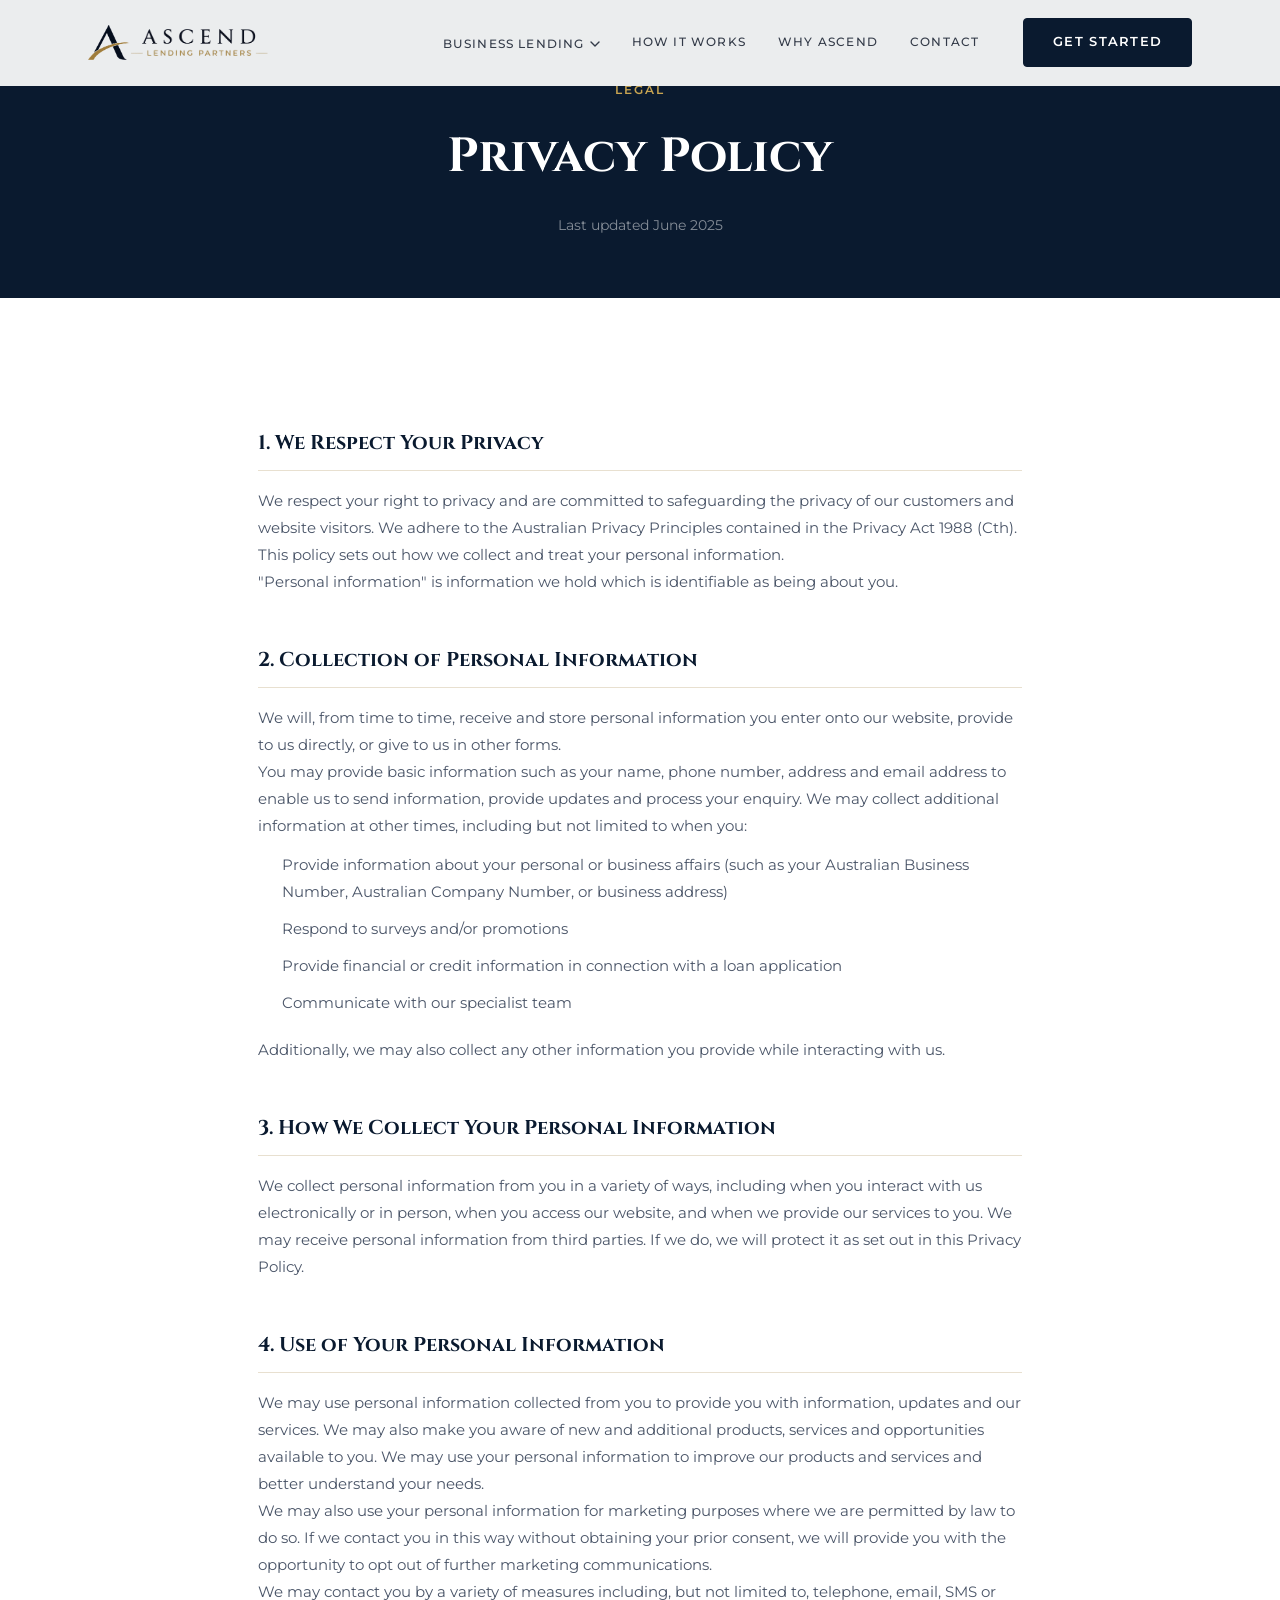
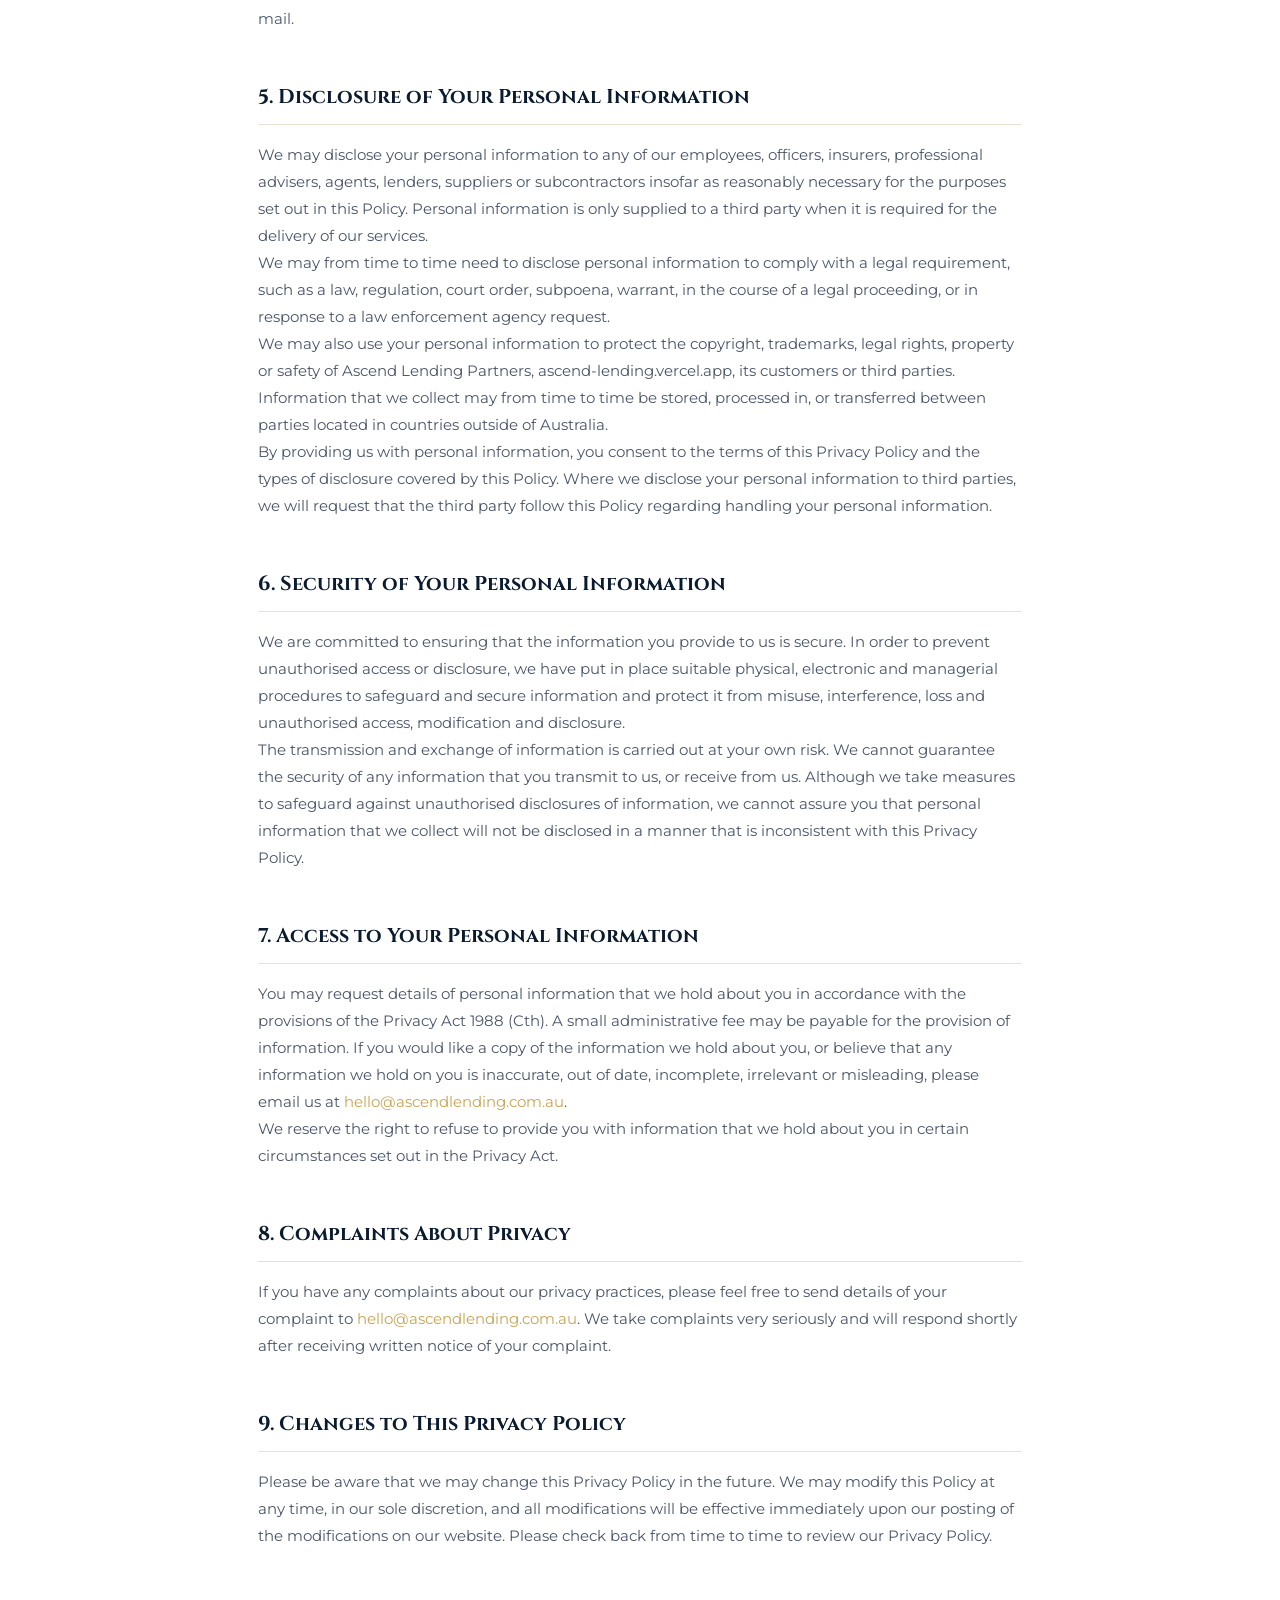
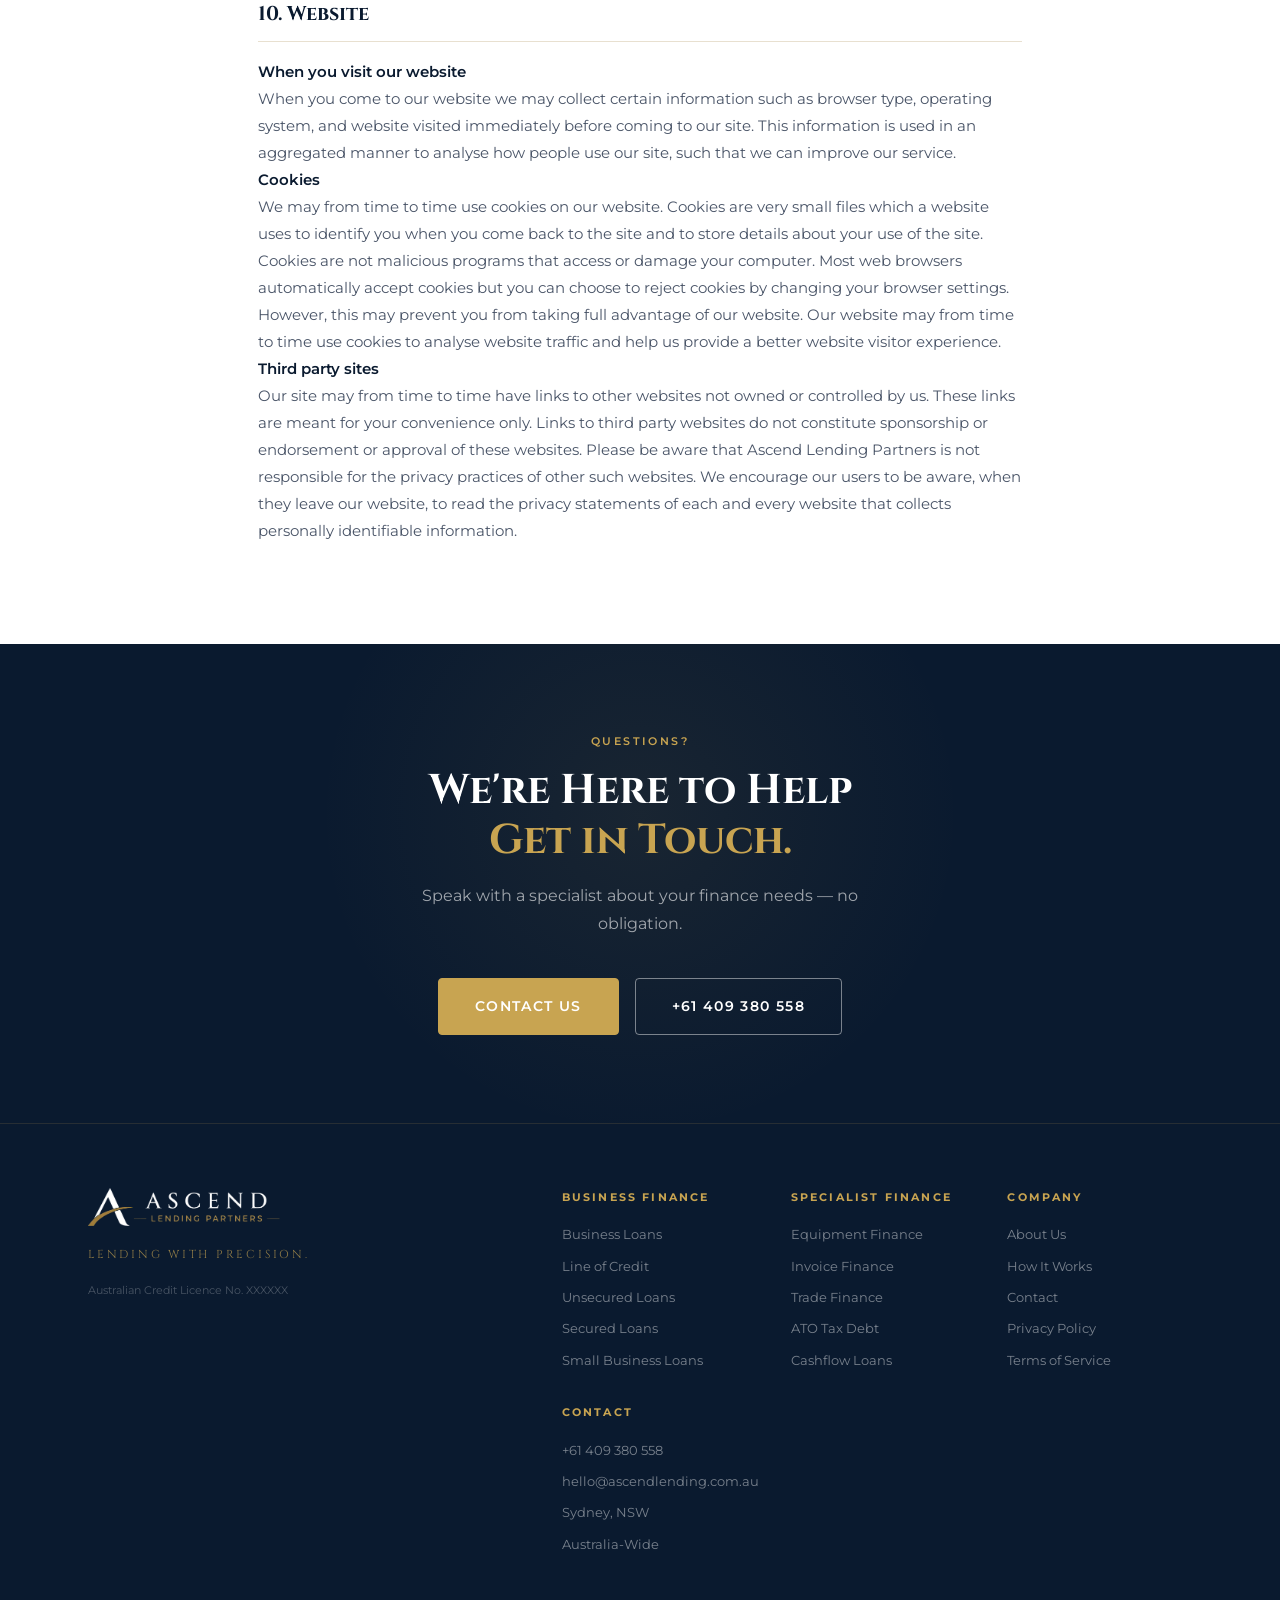
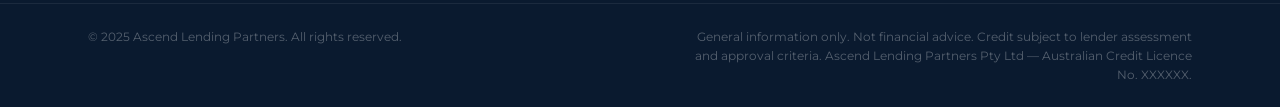
==== privacy-policy.html @ 8074f0d3 "Add files via upload" ====
<!doctype html>
<html lang="en">
<head>
  <meta charset="UTF-8" />
  <meta name="viewport" content="width=device-width, initial-scale=1.0" />
  <meta name="description" content="Privacy Policy for Ascend Lending Partners. Learn how we collect, use and protect your personal information in accordance with Australian Privacy Principles." />
  <title>Privacy Policy | Ascend Lending Partners</title>
  <style>body{opacity:0;transition:opacity 0.2s}body.loaded{opacity:1}</style>
  <link rel="preconnect" href="https://fonts.googleapis.com" />
  <link rel="preconnect" href="https://fonts.gstatic.com" crossorigin />
  <link href="https://fonts.googleapis.com/css2?family=Cinzel:wght@400;600;700&family=Montserrat:wght@300;400;500;600;700&display=swap" rel="stylesheet" />
  <link rel="stylesheet" href="styles.css" />
  <link rel="stylesheet" href="product-pages.css" />
  <style>
    .legal-page {
      padding: 80px 0 100px;
      background: #fff;
    }
    .legal-page .container {
      max-width: 860px;
    }
    .legal-hero {
      background: var(--navy, #0d1b2e);
      padding: 80px 0 60px;
      text-align: center;
    }
    .legal-hero__eyebrow {
      font-family: 'Montserrat', sans-serif;
      font-size: 0.75rem;
      font-weight: 600;
      letter-spacing: 0.18em;
      text-transform: uppercase;
      color: var(--gold, #c9a84c);
      margin-bottom: 16px;
    }
    .legal-hero h1 {
      font-family: 'Cinzel', serif;
      font-size: clamp(2rem, 4vw, 3rem);
      color: #fff;
      margin: 0 0 16px;
    }
    .legal-hero__date {
      font-family: 'Montserrat', sans-serif;
      font-size: 0.875rem;
      color: rgba(255,255,255,0.5);
    }
    .legal-content h2 {
      font-family: 'Cinzel', serif;
      font-size: 1.25rem;
      color: var(--navy, #0d1b2e);
      margin: 48px 0 16px;
      padding-bottom: 10px;
      border-bottom: 1px solid #e8e0d0;
    }
    .legal-content p,
    .legal-content li {
      font-family: 'Montserrat', sans-serif;
      font-size: 0.9375rem;
      line-height: 1.8;
      color: #4a5568;
    }
    .legal-content ul {
      padding-left: 1.5rem;
      margin: 12px 0 20px;
    }
    .legal-content ul li {
      margin-bottom: 10px;
    }
    .legal-content strong {
      color: var(--navy, #0d1b2e);
      font-weight: 600;
    }
    .legal-content a {
      color: var(--gold, #c9a84c);
      text-decoration: none;
    }
    .legal-content a:hover {
      text-decoration: underline;
    }
  </style>
</head>
<body>
  <div id="navbar-placeholder"></div>

  <!-- HERO -->
  <section class="legal-hero">
    <div class="container">
      <p class="legal-hero__eyebrow">Legal</p>
      <h1>Privacy Policy</h1>
      <p class="legal-hero__date">Last updated June 2025</p>
    </div>
  </section>

  <!-- CONTENT -->
  <section class="legal-page">
    <div class="container">
      <div class="legal-content">

        <h2>1. We Respect Your Privacy</h2>
        <p>We respect your right to privacy and are committed to safeguarding the privacy of our customers and website visitors. We adhere to the Australian Privacy Principles contained in the Privacy Act 1988 (Cth). This policy sets out how we collect and treat your personal information.</p>
        <p>"Personal information" is information we hold which is identifiable as being about you.</p>

        <h2>2. Collection of Personal Information</h2>
        <p>We will, from time to time, receive and store personal information you enter onto our website, provide to us directly, or give to us in other forms.</p>
        <p>You may provide basic information such as your name, phone number, address and email address to enable us to send information, provide updates and process your enquiry. We may collect additional information at other times, including but not limited to when you:</p>
        <ul>
          <li>Provide information about your personal or business affairs (such as your Australian Business Number, Australian Company Number, or business address)</li>
          <li>Respond to surveys and/or promotions</li>
          <li>Provide financial or credit information in connection with a loan application</li>
          <li>Communicate with our specialist team</li>
        </ul>
        <p>Additionally, we may also collect any other information you provide while interacting with us.</p>

        <h2>3. How We Collect Your Personal Information</h2>
        <p>We collect personal information from you in a variety of ways, including when you interact with us electronically or in person, when you access our website, and when we provide our services to you. We may receive personal information from third parties. If we do, we will protect it as set out in this Privacy Policy.</p>

        <h2>4. Use of Your Personal Information</h2>
        <p>We may use personal information collected from you to provide you with information, updates and our services. We may also make you aware of new and additional products, services and opportunities available to you. We may use your personal information to improve our products and services and better understand your needs.</p>
        <p>We may also use your personal information for marketing purposes where we are permitted by law to do so. If we contact you in this way without obtaining your prior consent, we will provide you with the opportunity to opt out of further marketing communications.</p>
        <p>We may contact you by a variety of measures including, but not limited to, telephone, email, SMS or mail.</p>

        <h2>5. Disclosure of Your Personal Information</h2>
        <p>We may disclose your personal information to any of our employees, officers, insurers, professional advisers, agents, lenders, suppliers or subcontractors insofar as reasonably necessary for the purposes set out in this Policy. Personal information is only supplied to a third party when it is required for the delivery of our services.</p>
        <p>We may from time to time need to disclose personal information to comply with a legal requirement, such as a law, regulation, court order, subpoena, warrant, in the course of a legal proceeding, or in response to a law enforcement agency request.</p>
        <p>We may also use your personal information to protect the copyright, trademarks, legal rights, property or safety of Ascend Lending Partners, ascend-lending.vercel.app, its customers or third parties.</p>
        <p>Information that we collect may from time to time be stored, processed in, or transferred between parties located in countries outside of Australia.</p>
        <p>By providing us with personal information, you consent to the terms of this Privacy Policy and the types of disclosure covered by this Policy. Where we disclose your personal information to third parties, we will request that the third party follow this Policy regarding handling your personal information.</p>

        <h2>6. Security of Your Personal Information</h2>
        <p>We are committed to ensuring that the information you provide to us is secure. In order to prevent unauthorised access or disclosure, we have put in place suitable physical, electronic and managerial procedures to safeguard and secure information and protect it from misuse, interference, loss and unauthorised access, modification and disclosure.</p>
        <p>The transmission and exchange of information is carried out at your own risk. We cannot guarantee the security of any information that you transmit to us, or receive from us. Although we take measures to safeguard against unauthorised disclosures of information, we cannot assure you that personal information that we collect will not be disclosed in a manner that is inconsistent with this Privacy Policy.</p>

        <h2>7. Access to Your Personal Information</h2>
        <p>You may request details of personal information that we hold about you in accordance with the provisions of the Privacy Act 1988 (Cth). A small administrative fee may be payable for the provision of information. If you would like a copy of the information we hold about you, or believe that any information we hold on you is inaccurate, out of date, incomplete, irrelevant or misleading, please email us at <a href="mailto:hello@ascendlending.com.au">hello@ascendlending.com.au</a>.</p>
        <p>We reserve the right to refuse to provide you with information that we hold about you in certain circumstances set out in the Privacy Act.</p>

        <h2>8. Complaints About Privacy</h2>
        <p>If you have any complaints about our privacy practices, please feel free to send details of your complaint to <a href="mailto:hello@ascendlending.com.au">hello@ascendlending.com.au</a>. We take complaints very seriously and will respond shortly after receiving written notice of your complaint.</p>

        <h2>9. Changes to This Privacy Policy</h2>
        <p>Please be aware that we may change this Privacy Policy in the future. We may modify this Policy at any time, in our sole discretion, and all modifications will be effective immediately upon our posting of the modifications on our website. Please check back from time to time to review our Privacy Policy.</p>

        <h2>10. Website</h2>
        <p><strong>When you visit our website</strong></p>
        <p>When you come to our website we may collect certain information such as browser type, operating system, and website visited immediately before coming to our site. This information is used in an aggregated manner to analyse how people use our site, such that we can improve our service.</p>
        <p><strong>Cookies</strong></p>
        <p>We may from time to time use cookies on our website. Cookies are very small files which a website uses to identify you when you come back to the site and to store details about your use of the site. Cookies are not malicious programs that access or damage your computer. Most web browsers automatically accept cookies but you can choose to reject cookies by changing your browser settings. However, this may prevent you from taking full advantage of our website. Our website may from time to time use cookies to analyse website traffic and help us provide a better website visitor experience.</p>
        <p><strong>Third party sites</strong></p>
        <p>Our site may from time to time have links to other websites not owned or controlled by us. These links are meant for your convenience only. Links to third party websites do not constitute sponsorship or endorsement or approval of these websites. Please be aware that Ascend Lending Partners is not responsible for the privacy practices of other such websites. We encourage our users to be aware, when they leave our website, to read the privacy statements of each and every website that collects personally identifiable information.</p>

      </div>
    </div>
  </section>

  <!-- CTA -->
  <section class="prod-cta">
    <div class="container">
      <p class="prod-cta__eyebrow">Questions?</p>
      <h2>We're Here to Help<br /><span class="text-gold">Get in Touch.</span></h2>
      <p class="prod-cta__sub">Speak with a specialist about your finance needs — no obligation.</p>
      <div class="prod-cta__actions">
        <a href="index.html#contact" class="btn btn--gold btn--lg">Contact Us</a>
        <a href="tel:+61409380558" class="btn btn--outline-light btn--lg">+61 409 380 558</a>
      </div>
    </div>
  </section>

  <div id="footer-placeholder"></div>
  <script src="components.js"></script>
</body>
</html>
---- styles.css ----
/* ══════════════════════════════════════════════════════════════
   ASCEND LENDING PARTNERS — styles.css  (Light Theme Redesign)
   Gold #C8A451 · Navy #0A1A2F · Charcoal #333B48
   Steel Grey #6C727F · Light Grey #E7E9EC · Off White #F7F8FA
   Fonts: Cinzel (headings) · Montserrat (body)
══════════════════════════════════════════════════════════════ */

/* ── Variables ─────────────────────────────────────────────── */
:root {
    --gold: #c8a451;
    --gold-light: #d9b96a;
    --gold-dark: #a07c2e;
    --gold-dim: rgba(200, 164, 81, 0.1);
    --gold-border: rgba(200, 164, 81, 0.3);

    --navy: #0a1a2f;
    --navy-mid: #0d2040;
    --charcoal: #333b48;
    --steel: #6c727f;
    --light-grey: #e7e9ec;
    --off-white: #f7f8fa;
    --white: #ffffff;

    --text-primary: #0a1a2f;
    --text-secondary: #333b48;
    --text-muted: #6c727f;
    --text-light: #9aa0ab;

    --font-heading: "Cinzel", "Trajan Pro", Georgia, serif;
    --font-body: "Montserrat", "Inter", system-ui, sans-serif;

    --max-w: 1200px;
    --px: clamp(1.5rem, 5vw, 3rem);
    --radius-sm: 4px;
    --radius: 8px;
    --radius-lg: 12px;

    --transition: 0.28s cubic-bezier(0.4, 0, 0.2, 1);

    --shadow-xs: 0 1px 3px rgba(0, 0, 0, 0.06);
    --shadow-sm: 0 2px 8px rgba(0, 0, 0, 0.07), 0 1px 2px rgba(0, 0, 0, 0.04);
    --shadow-md: 0 4px 16px rgba(0, 0, 0, 0.08), 0 1px 4px rgba(0, 0, 0, 0.04);
    --shadow-lg: 0 8px 32px rgba(0, 0, 0, 0.1), 0 2px 8px rgba(0, 0, 0, 0.05);
}

/* ── Reset & Base ───────────────────────────────────────────── */
*,
*::before,
*::after {
    box-sizing: border-box;
    margin: 0;
    padding: 0;
}

html {
    scroll-behavior: smooth;
    -webkit-text-size-adjust: 100%;
}

body {
    font-family: var(--font-body);
    background-color: var(--white);
    color: var(--text-secondary);
    font-size: 1rem;
    line-height: 1.7;
    -webkit-font-smoothing: antialiased;
    overflow-x: hidden;
}

img,
svg {
    display: block;
    max-width: 100%;
}
a {
    color: inherit;
    text-decoration: none;
}
ul {
    list-style: none;
}
button {
    cursor: pointer;
    border: none;
    background: none;
    font: inherit;
}

/* ── Container ──────────────────────────────────────────────── */
.container {
    width: 100%;
    max-width: var(--max-w);
    margin: 0 auto;
    padding: 0 var(--px);
}

/* ── Utilities ──────────────────────────────────────────────── */
.text-gold {
    color: var(--gold);
}
.text-navy {
    color: var(--navy);
}

.gold-line {
    display: inline-block;
    width: 36px;
    height: 1px;
    background: var(--gold);
    vertical-align: middle;
    margin: 0 0.6rem;
    opacity: 0.7;
}

/* ── Buttons ────────────────────────────────────────────────── */
.btn {
    display: inline-flex;
    align-items: center;
    justify-content: center;
    gap: 0.5rem;
    padding: 0.8rem 1.8rem;
    border-radius: var(--radius-sm);
    font-family: var(--font-body);
    font-size: 0.8rem;
    font-weight: 600;
    letter-spacing: 0.1em;
    text-transform: uppercase;
    transition: var(--transition);
    white-space: nowrap;
    cursor: pointer;
}

/* Primary gold button */
.btn--gold {
    background: var(--gold);
    color: var(--white);
    border: 1.5px solid var(--gold);
}
.btn--gold:hover {
    background: var(--gold-dark);
    border-color: var(--gold-dark);
    transform: translateY(-1px);
    box-shadow: var(--shadow-md);
}
.btn--gold:active {
    transform: translateY(0);
}

/* Gold button with dark navy text — for use on dark backgrounds */
.btn--gold-dark {
    background: var(--gold);
    color: var(--navy);
    border: 1.5px solid var(--gold);
    font-weight: 700;
}
.btn--gold-dark:hover {
    background: var(--gold-light);
    border-color: var(--gold-light);
    color: var(--navy);
    transform: translateY(-1px);
    box-shadow: var(--shadow-md);
}
.btn--gold-dark:active {
    transform: translateY(0);
}

/* Primary navy button */
.btn--navy {
    background: var(--navy);
    color: var(--white);
    border: 1.5px solid var(--navy);
}
.btn--navy:hover {
    background: var(--navy-mid);
    border-color: var(--navy-mid);
    transform: translateY(-1px);
    box-shadow: var(--shadow-md);
}
.btn--navy:active {
    transform: translateY(0);
}

/* Outline button — navy */
.btn--outline {
    background: transparent;
    color: var(--navy);
    border: 1.5px solid var(--navy);
}
.btn--outline:hover {
    background: var(--navy);
    color: var(--white);
}

/* Outline gold */
.btn--outline-gold {
    background: transparent;
    color: var(--gold);
    border: 1.5px solid var(--gold-border);
}
.btn--outline-gold:hover {
    background: var(--gold-dim);
    border-color: var(--gold);
}

/* Outline light — for use on dark backgrounds */
.btn--outline-light {
    background: transparent;
    color: var(--white);
    border: 1.5px solid rgba(255, 255, 255, 0.45);
}
.btn--outline-light:hover {
    background: rgba(255, 255, 255, 0.08);
    border-color: rgba(255, 255, 255, 0.75);
}

.btn--lg {
    padding: 1rem 2.25rem;
    font-size: 0.85rem;
}
.btn--sm {
    padding: 0.65rem 1.5rem;
    font-size: 0.78rem;
}
.btn--full {
    width: 100%;
}

/* ── Section shared ─────────────────────────────────────────── */
.section-header {
    text-align: center;
    margin-bottom: 3.5rem;
}

.section-eyebrow {
    font-family: var(--font-body);
    font-size: 0.7rem;
    font-weight: 600;
    letter-spacing: 0.22em;
    text-transform: uppercase;
    color: var(--gold);
    margin-bottom: 0.75rem;
}

.section-title {
    font-family: var(--font-heading);
    font-size: clamp(1.8rem, 3.5vw, 2.6rem);
    font-weight: 700;
    color: var(--navy);
    line-height: 1.2;
    margin-bottom: 1rem;
}

.section-sub {
    font-size: 1rem;
    color: var(--steel);
    max-width: 540px;
    margin: 0 auto;
    line-height: 1.8;
}

/* Gold rule divider under section titles */
.section-rule {
    display: block;
    width: 40px;
    height: 2px;
    background: var(--gold);
    margin: 1rem auto 0;
    opacity: 0.7;
}

/* ── Scroll-reveal ──────────────────────────────────────────── */
.solution-card,
.process__step,
.why-card,
.trust-stat,
.contact__detail {
    opacity: 0;
    transform: translateY(24px);
    transition:
        opacity 0.55s ease,
        transform 0.55s ease;
}

.solution-card.is-visible,
.process__step.is-visible,
.why-card.is-visible,
.trust-stat.is-visible,
.contact__detail.is-visible {
    opacity: 1;
    transform: translateY(0);
}

/* ════════════════════════════════════════════════════════════
   NAVBAR
════════════════════════════════════════════════════════════ */
.navbar {
    position: fixed;
    top: 0;
    left: 0;
    right: 0;
    z-index: 1000;
    padding: 1.1rem 0;
    background: rgba(255, 255, 255, 0.92);
    backdrop-filter: blur(10px);
    -webkit-backdrop-filter: blur(10px);
    border-bottom: 1px solid transparent;
    transition:
        border-color var(--transition),
        box-shadow var(--transition),
        padding var(--transition);
}

.navbar--scrolled {
    border-bottom-color: var(--light-grey);
    box-shadow: var(--shadow-sm);
    padding: 0.75rem 0;
}

.navbar__inner {
    display: flex;
    align-items: center;
    gap: 2rem;
}

/* ── Logo ── */
.navbar__logo {
    display: flex;
    align-items: center;
    text-decoration: none;
    flex-shrink: 0;
}

/* The actual supplied logo image */
.navbar__logo-img {
    display: block;
    height: 48px;
    width: auto;
    max-width: 180px;
    object-fit: contain;
}

/* ── Nav links ── */
.navbar__nav {
    display: flex;
    align-items: center;
    gap: 2rem;
    margin-left: auto;
}

.navbar__nav a {
    font-size: 0.75rem;
    font-weight: 500;
    letter-spacing: 0.1em;
    text-transform: uppercase;
    color: var(--charcoal);
    transition: color var(--transition);
    position: relative;
}

.navbar__nav a::after {
    content: "";
    position: absolute;
    bottom: -3px;
    left: 0;
    width: 0;
    height: 1.5px;
    background: var(--gold);
    transition: width var(--transition);
}

.navbar__nav a:hover {
    color: var(--navy);
}
.navbar__nav a:hover::after {
    width: 100%;
}

.navbar__cta {
    margin-left: 0.75rem;
}

/* ── Hamburger ── */
.navbar__hamburger {
    display: none;
    flex-direction: column;
    gap: 5px;
    margin-left: auto;
    padding: 4px;
}

.navbar__hamburger span {
    display: block;
    width: 22px;
    height: 1.5px;
    background: var(--navy);
    border-radius: 2px;
    transition: var(--transition);
    transform-origin: center;
}

.navbar__hamburger.is-open span:nth-child(1) {
    transform: translateY(6.5px) rotate(45deg);
}
.navbar__hamburger.is-open span:nth-child(2) {
    opacity: 0;
    transform: scaleX(0);
}
.navbar__hamburger.is-open span:nth-child(3) {
    transform: translateY(-6.5px) rotate(-45deg);
}

/* ── Mobile menu ── */
.navbar__mobile-menu {
    display: none;
    flex-direction: column;
    background: transparent;
    border-top: 1px solid transparent;
    padding: 0 var(--px);
    max-height: 0;
    overflow: hidden;
    transition:
        max-height 0.4s ease,
        padding 0.4s ease,
        border-color 0.4s ease;
}

.navbar__mobile-menu.is-open {
    max-height: 400px;
    padding: 1rem var(--px) 1.5rem;
    border-top-color: var(--light-grey);
    margin-top: 0.75rem;
}

.mobile-link {
    display: block;
    padding: 0.85rem 0;
    font-size: 0.85rem;
    font-weight: 500;
    letter-spacing: 0.1em;
    text-transform: uppercase;
    color: var(--charcoal);
    border-bottom: 1px solid var(--light-grey);
    transition: color var(--transition);
}

.mobile-link:hover {
    color: var(--gold);
}
.mobile-cta {
    margin-top: 1.25rem;
    text-align: center;
}

/* ════════════════════════════════════════════════════════════
   MEGA MENU
════════════════════════════════════════════════════════════ */

/* Trigger button inside desktop nav */
.navbar__mega-wrapper {
    position: static; /* panel positions off .navbar */
}
.navbar__mega-trigger {
    display: inline-flex;
    align-items: center;
    gap: 0.3rem;
    font-size: 0.75rem;
    font-weight: 500;
    letter-spacing: 0.1em;
    text-transform: uppercase;
    color: var(--charcoal);
    background: none;
    border: none;
    padding: 0;
    font-family: inherit;
    cursor: pointer;
    position: relative;
    transition: color var(--transition);
}
.navbar__mega-trigger::after {
    content: "";
    position: absolute;
    bottom: -3px;
    left: 0;
    width: 0;
    height: 1.5px;
    background: var(--gold);
    transition: width var(--transition);
}
.navbar__mega-trigger:hover,
.navbar__mega-trigger[aria-expanded="true"] {
    color: var(--navy);
}
.navbar__mega-trigger:hover::after,
.navbar__mega-trigger[aria-expanded="true"]::after {
    width: 100%;
}

.navbar__mega-chevron {
    width: 10px;
    height: 6px;
    flex-shrink: 0;
    transition: transform var(--transition);
}
.navbar__mega-trigger[aria-expanded="true"] .navbar__mega-chevron {
    transform: rotate(180deg);
}

/* Dropdown panel — sibling of .navbar__inner, child of .navbar */
.navbar__mega {
    position: absolute;
    top: 100%;
    left: 0;
    right: 0;
    background: var(--white);
    border-top: 1px solid var(--light-grey);
    border-bottom: 1px solid var(--light-grey);
    box-shadow:
        0 12px 32px rgba(0, 0, 0, 0.08),
        0 2px 8px rgba(0, 0, 0, 0.04);
    padding: 1.75rem 0 2rem;
    opacity: 0;
    visibility: hidden;
    transform: translateY(-6px);
    transition:
        opacity 0.22s ease,
        transform 0.22s ease,
        visibility 0s linear 0.22s;
    z-index: 999;
    pointer-events: none;
}
.navbar__mega.is-open {
    opacity: 1;
    visibility: visible;
    transform: translateY(0);
    pointer-events: all;
    transition:
        opacity 0.22s ease,
        transform 0.22s ease,
        visibility 0s linear 0s;
}

.navbar__mega-inner {
    display: grid;
    grid-template-columns: repeat(3, 1fr) 220px;
    gap: 0;
}
.navbar__mega-col {
    padding: 0 2rem;
    border-right: 1px solid var(--light-grey);
}
.navbar__mega-col:last-child {
    border-right: none;
}
.navbar__mega-col-title {
    font-size: 0.62rem;
    font-weight: 700;
    letter-spacing: 0.16em;
    text-transform: uppercase;
    color: var(--gold);
    margin-bottom: 0.9rem;
    padding-bottom: 0.6rem;
    border-bottom: 1px solid var(--light-grey);
}
.navbar__mega-col a:not(.btn) {
    display: block;
    font-size: 0.8rem;
    font-weight: 500;
    color: var(--charcoal);
    padding: 0.32rem 0;
    letter-spacing: 0.02em;
    transition:
        color var(--transition),
        padding-left var(--transition);
    text-decoration: none;
}
.navbar__mega-col a:not(.btn):hover {
    color: var(--gold);
    padding-left: 4px;
}
.navbar__mega-cta-wrap {
    display: flex;
    flex-direction: column;
    gap: 0.75rem;
    justify-content: flex-end;
    height: 100%;
    padding-top: 0.5rem;
}
.navbar__mega-cta-wrap p {
    font-size: 0.8rem;
    color: var(--steel);
    line-height: 1.6;
}
.navbar__mega-cta-wrap .btn {
    align-self: flex-start;
}

/* Mobile mega — hidden on mobile, accordion instead */
@media (max-width: 768px) {
    .navbar__mega {
        display: none;
    }
    .navbar__mega-wrapper {
        display: contents;
    }
    .navbar__mega-trigger {
        display: none;
    }
}

/* ── Mobile Accordion (Business Lending) ────────────────────── */
.mobile-accordion__trigger {
    display: flex;
    align-items: center;
    justify-content: space-between;
    width: 100%;
    padding: 0.85rem 0;
    font-size: 0.85rem;
    font-weight: 500;
    letter-spacing: 0.1em;
    text-transform: uppercase;
    color: var(--charcoal);
    background: none;
    border: none;
    border-bottom: 1px solid var(--light-grey);
    font-family: inherit;
    cursor: pointer;
    transition: color var(--transition);
}
.mobile-accordion__trigger.is-open {
    color: var(--gold);
    border-bottom-color: transparent;
}
.mobile-accordion__chevron {
    width: 12px;
    height: 7px;
    flex-shrink: 0;
    transition: transform var(--transition);
}
.mobile-accordion__trigger.is-open .mobile-accordion__chevron {
    transform: rotate(180deg);
}
.mobile-accordion__panel {
    max-height: 0;
    overflow: hidden;
    transition: max-height 0.4s ease;
}
.mobile-accordion__panel.is-open {
    max-height: 1200px;
}
.mobile-accordion__grid {
    display: grid;
    grid-template-columns: 1fr 1fr;
    gap: 1.25rem;
    padding: 1rem 0.25rem 1.25rem;
}
.mobile-accordion__col-title {
    font-size: 0.6rem;
    font-weight: 700;
    letter-spacing: 0.14em;
    text-transform: uppercase;
    color: var(--gold);
    margin-bottom: 0.5rem;
}
.mobile-sub-link {
    display: block;
    padding: 0.3rem 0;
    font-size: 0.8rem;
    color: var(--charcoal);
    transition: color var(--transition);
    text-decoration: none;
}
.mobile-sub-link:hover {
    color: var(--gold);
}

/* ════════════════════════════════════════════════════════════
   HERO
════════════════════════════════════════════════════════════ */
.hero {
    position: relative;
    min-height: 0;
    display: flex;
    align-items: center;
    background: url("images/hero-bg.webp") center / cover no-repeat var(--navy);
    overflow: hidden;
    padding: 5.5rem 0 1.5rem;
    padding-top: 6.5rem;
}

/* Dark overlay so text stays readable over the photo */
.hero::before {
    content: "";
    position: absolute;
    inset: 0;
    background: rgba(10, 26, 47, 0.68);
    z-index: 0;
}

/* Subtle architectural line texture */
.hero__bg-grid {
    display: none;
}
.hero__bg-grid--unused {
    position: absolute;
    inset: 0;
    background-image:
        linear-gradient(rgba(200, 164, 81, 0.06) 1px, transparent 1px),
        linear-gradient(90deg, rgba(200, 164, 81, 0.06) 1px, transparent 1px);
    background-size: 72px 72px;
    mask-image: radial-gradient(
        ellipse 70% 70% at 60% 50%,
        black 30%,
        transparent 80%
    );
    pointer-events: none;
}

/* Soft right-side wash */
.hero__glow {
    display: none;
}

.hero__glow--left {
    width: 500px;
    height: 500px;
    top: 0;
    left: -100px;
    background: radial-gradient(
        circle,
        rgba(200, 164, 81, 0.05) 0%,
        transparent 65%
    );
    border-radius: 50%;
}

.hero__glow--right {
    width: 600px;
    height: 600px;
    top: -80px;
    right: -120px;
    background: radial-gradient(
        circle,
        rgba(10, 26, 47, 0.04) 0%,
        transparent 65%
    );
    border-radius: 50%;
}

.hero__inner {
    position: relative;
    z-index: 1;
    display: grid;
    grid-template-columns: 1fr 1fr;
    gap: 5rem;
    align-items: center;
    padding-top: 1.5rem;
    padding-bottom: 2.5rem;
}

.hero__eyebrow {
    display: flex;
    align-items: center;
    font-size: 0.68rem;
    font-weight: 600;
    letter-spacing: 0.24em;
    text-transform: uppercase;
    color: var(--gold);
    margin-bottom: 1.1rem;
}

.hero__headline {
    font-family: var(--font-heading);
    font-size: clamp(2rem, 4vw, 3.2rem);
    font-weight: 700;
    color: var(--white);
    line-height: 1.12;
    letter-spacing: 0.01em;
    margin-bottom: 1.5rem;
}

.hero__sub {
    font-size: 1rem;
    color: rgba(255, 255, 255, 0.78);
    max-width: 460px;
    line-height: 1.85;
    margin-bottom: 2.5rem;
}

.hero__actions {
    display: flex;
    gap: 1rem;
    flex-wrap: wrap;
}

/* Hero reassurances — 3-point trust strip below CTA buttons */
.hero__reassurances {
    list-style: none;
    padding: 0;
    margin: 1.5rem 0 0;
    display: flex;
    flex-wrap: wrap;
    gap: 0.6rem 1.6rem;
    align-items: center;
}
.hero__reassurances li {
    display: flex;
    align-items: center;
    gap: 0.45rem;
    font-size: 0.8rem;
    font-weight: 500;
    color: rgba(255, 255, 255, 0.78);
    letter-spacing: 0.02em;
    white-space: nowrap;
}
.hero__reassurances svg {
    width: 16px;
    height: 16px;
    flex-shrink: 0;
}

/* Hero visual — floating stat cards */
.hero__visual {
    position: relative;
    height: 420px;
}

.hero__card {
    position: absolute;
    background: var(--white);
    border: 1px solid var(--light-grey);
    border-radius: var(--radius-lg);
    padding: 1.25rem 1.5rem;
    display: flex;
    flex-direction: column;
    gap: 0.2rem;
    box-shadow: var(--shadow-md);
    animation: floatCard 7s ease-in-out infinite;
}

.hero__card--1 {
    top: 30px;
    right: 20px;
    animation-delay: 0s;
}
.hero__card--2 {
    top: 170px;
    left: 10px;
    animation-delay: 2.3s;
}
.hero__card--3 {
    bottom: 60px;
    right: 30px;
    animation-delay: 4.6s;
}

@keyframes floatCard {
    0%,
    100% {
        transform: translateY(0);
    }
    50% {
        transform: translateY(-8px);
    }
}

.hero__card-label {
    font-size: 0.65rem;
    font-weight: 600;
    letter-spacing: 0.16em;
    text-transform: uppercase;
    color: var(--steel);
}

.hero__card-value {
    font-family: var(--font-heading);
    font-size: 1.55rem;
    font-weight: 700;
    color: var(--navy);
    line-height: 1;
}

.hero__card-value span {
    color: var(--gold);
}

/* Decorative emblem */
.hero__emblem {
    position: absolute;
    bottom: 20px;
    left: 50%;
    transform: translateX(-50%);
    width: 160px;
    height: auto;
    opacity: 0.18;
    animation: floatCard 9s ease-in-out infinite;
    animation-delay: 1.5s;
}

.hero__emblem img {
    width: 100%;
    height: auto;
    display: block;
}

/* Scroll indicator */
.hero__scroll-indicator {
    position: absolute;
    bottom: 2rem;
    left: 50%;
    transform: translateX(-50%);
    z-index: 1;
}

.hero__scroll-indicator span {
    display: block;
    width: 1px;
    height: 44px;
    background: linear-gradient(to bottom, var(--gold), transparent);
    animation: scrollPulse 2.2s ease-in-out infinite;
    opacity: 0.6;
}

@keyframes scrollPulse {
    0%,
    100% {
        opacity: 0.4;
        transform: scaleY(1);
    }
    50% {
        opacity: 0.8;
        transform: scaleY(0.7);
    }
}

/* ════════════════════════════════════════════════════════════
   TRUST BAR
════════════════════════════════════════════════════════════ */
.trust-bar {
    background: var(--white);
    border-top: 1px solid var(--light-grey);
    border-bottom: 1px solid var(--light-grey);
    padding: 2.25rem 0;
}

.trust-bar__inner {
    display: flex;
    align-items: center;
    justify-content: space-between;
    flex-wrap: wrap;
    gap: 1.5rem;
}

.trust-stat {
    display: flex;
    flex-direction: column;
    align-items: center;
    text-align: center;
    gap: 0.2rem;
    flex: 1;
    min-width: 120px;
}

.trust-stat__value {
    font-family: var(--font-heading);
    font-size: clamp(1.3rem, 2vw, 1.75rem);
    font-weight: 700;
    color: var(--navy);
    line-height: 1;
}

.trust-stat__value span {
    color: var(--gold);
}

.trust-stat__label {
    font-size: 0.68rem;
    font-weight: 500;
    letter-spacing: 0.14em;
    text-transform: uppercase;
    color: var(--steel);
    margin-top: 2px;
}

.trust-bar__divider {
    width: 1px;
    height: 36px;
    background: var(--light-grey);
    flex-shrink: 0;
}

/* ════════════════════════════════════════════════════════════
   LENDING SOLUTIONS
════════════════════════════════════════════════════════════ */
.solutions {
    padding: 6rem 0;
    background: var(--off-white);
}

.solutions__grid {
    display: grid;
    grid-template-columns: repeat(3, 1fr);
    gap: 1.5rem;
    align-items: start;
}

.solution-card {
    background: var(--white);
    border: 1px solid var(--light-grey);
    border-radius: var(--radius-lg);
    padding: 2.25rem 2rem;
    position: relative;
    overflow: hidden;
    transition:
        transform var(--transition),
        box-shadow var(--transition),
        border-color var(--transition);
    display: flex;
    flex-direction: column;
    gap: 1rem;
}

.solution-card:hover {
    transform: translateY(-4px);
    box-shadow: var(--shadow-lg);
    border-color: var(--gold-border);
}

.solution-card--featured {
    border-color: var(--gold-border);
    box-shadow: var(--shadow-md);
}

/* Card photography — full-bleed top image via wrapper */
/* Wrapper takes the negative margins; img fills 100% of wrapper */
.card-img-wrap {
    overflow: hidden;
    flex-shrink: 0;
}
.card-img-wrap--solution {
    margin: -2.25rem -2rem 1.75rem;
    border-radius: var(--radius-lg) var(--radius-lg) 0 0;
}
.card-img-wrap--wwh {
    margin: -2rem -1.75rem 1.25rem;
    border-radius: var(--radius-lg) var(--radius-lg) 0 0;
}
.card-img-wrap--result {
    margin: -2rem -2rem 1.25rem;
    border-radius: var(--radius-lg) var(--radius-lg) 0 0;
}
.solution-card__img,
.wwh-card__img,
.result-card__img {
    display: block;
    width: 100%;
    object-fit: cover;
    object-position: center top;
}
.solution-card__img {
    aspect-ratio: 3 / 2;
}
.wwh-card__img {
    aspect-ratio: 4 / 3;
}
.result-card__img {
    aspect-ratio: 16 / 9;
}

.solution-card__badge {
    position: absolute;
    top: -12px;
    left: 50%;
    transform: translateX(-50%);
    background: var(--gold);
    color: var(--white);
    font-size: 0.62rem;
    font-weight: 700;
    letter-spacing: 0.16em;
    text-transform: uppercase;
    padding: 0.28rem 1rem;
    border-radius: 20px;
    white-space: nowrap;
}

.solution-card__icon {
    width: 48px;
    height: 48px;
    background: var(--gold-dim);
    border-radius: var(--radius-sm);
    display: flex;
    align-items: center;
    justify-content: center;
    padding: 10px;
    flex-shrink: 0;
}

.solution-card__icon svg {
    width: 100%;
    height: 100%;
}

.solution-card__title {
    font-family: var(--font-heading);
    font-size: 1.05rem;
    font-weight: 600;
    color: var(--navy);
    letter-spacing: 0.03em;
}

.solution-card__desc {
    font-size: 0.88rem;
    color: var(--steel);
    line-height: 1.78;
}

.solution-card__list {
    display: flex;
    flex-direction: column;
    gap: 0.45rem;
    flex: 1;
}

.solution-card__list li {
    font-size: 0.83rem;
    color: var(--charcoal);
    padding-left: 1rem;
    position: relative;
}

.solution-card__list li::before {
    content: "";
    position: absolute;
    left: 0;
    top: 0.57em;
    width: 4px;
    height: 4px;
    background: var(--gold);
    border-radius: 50%;
}

.solution-card__link {
    font-size: 0.75rem;
    font-weight: 600;
    letter-spacing: 0.1em;
    text-transform: uppercase;
    color: var(--gold);
    display: inline-flex;
    align-items: center;
    gap: 0.35rem;
    margin-top: 0.5rem;
    transition:
        gap var(--transition),
        color var(--transition);
}

.solution-card__link:hover {
    gap: 0.6rem;
    color: var(--gold-dark);
}

/* ════════════════════════════════════════════════════════════
   PROCESS
════════════════════════════════════════════════════════════ */
.process {
    padding: 6rem 0;
    background: var(--navy);
}

/* Scoped text overrides for dark background */
.process .section-title {
    color: var(--white);
}
.process .section-sub {
    color: rgba(255, 255, 255, 0.72);
}

.process__steps {
    display: flex;
    align-items: flex-start;
    gap: 0;
}

.process__step {
    flex: 1;
    display: flex;
    flex-direction: column;
    align-items: center;
    text-align: center;
    gap: 1rem;
    padding: 0 0.75rem;
}

.process__step-icon {
    width: 82px;
    height: 82px;
    background: transparent;
    border: 2px solid var(--gold);
    border-radius: 50%;
    display: flex;
    align-items: center;
    justify-content: center;
    padding: 18px;
    flex-shrink: 0;
    transition:
        background var(--transition),
        box-shadow var(--transition);
}

.process__step:hover .process__step-icon {
    background: rgba(200, 164, 81, 0.08);
    box-shadow: 0 0 0 6px rgba(200, 164, 81, 0.06);
}

.process__step-icon svg {
    width: 100%;
    height: 100%;
}

.process__step-title {
    font-family: var(--font-body);
    font-size: 0.72rem;
    font-weight: 700;
    color: var(--gold);
    letter-spacing: 0.13em;
    text-transform: uppercase;
}

.process__step-desc {
    font-size: 0.84rem;
    color: rgba(255, 255, 255, 0.75);
    line-height: 1.7;
    max-width: 165px;
}

.process__connector {
    flex-shrink: 0;
    color: var(--gold);
    font-size: 2.4rem;
    line-height: 1;
    margin-top: 22px; /* vertically aligns arrow with icon centre */
    padding: 0 0.25rem;
}

/* ════════════════════════════════════════════════════════════
   WHY ASCEND
════════════════════════════════════════════════════════════ */
.why-ascend {
    position: relative;
    padding: 6rem 0;
    background: var(--off-white);
}

.why-ascend__bg {
    display: none;
} /* removed heavy gradients */

.why-ascend__inner {
    display: grid;
    grid-template-columns: 1fr 1fr;
    gap: 5rem;
    align-items: start;
}

.why-ascend__left {
    display: flex;
    flex-direction: column;
    gap: 1.5rem;
    position: sticky;
    top: 110px;
}

.why-ascend__body {
    font-size: 0.98rem;
    color: var(--steel);
    line-height: 1.88;
}

.why-ascend__right {
    display: flex;
    flex-direction: column;
    gap: 1rem;
}

.why-card {
    display: flex;
    gap: 1.25rem;
    align-items: flex-start;
    background: var(--white);
    border: 1px solid var(--light-grey);
    border-left: 2.5px solid var(--gold-border);
    border-radius: var(--radius);
    padding: 1.4rem 1.5rem;
    transition:
        border-left-color var(--transition),
        box-shadow var(--transition);
}

.why-card:hover {
    border-left-color: var(--gold);
    box-shadow: var(--shadow-md);
}

.why-card__icon {
    width: 40px;
    height: 40px;
    flex-shrink: 0;
    background: var(--gold-dim);
    border-radius: var(--radius-sm);
    display: flex;
    align-items: center;
    justify-content: center;
    padding: 8px;
}

.why-card__icon svg {
    width: 100%;
    height: 100%;
}

.why-card__title {
    font-family: var(--font-heading);
    font-size: 0.88rem;
    font-weight: 600;
    color: var(--navy);
    margin-bottom: 0.3rem;
    letter-spacing: 0.03em;
}

.why-card__desc {
    font-size: 0.84rem;
    color: var(--steel);
    line-height: 1.72;
}

/* ════════════════════════════════════════════════════════════
   CTA BANNER  (intentional dark section)
════════════════════════════════════════════════════════════ */
.cta-banner {
    position: relative;
    padding: 5rem 0;
    background: var(--navy);
    overflow: hidden;
}

/* Subtle texture on dark section */
.cta-banner::before {
    content: "";
    position: absolute;
    inset: 0;
    background-image:
        linear-gradient(rgba(200, 164, 81, 0.04) 1px, transparent 1px),
        linear-gradient(90deg, rgba(200, 164, 81, 0.04) 1px, transparent 1px);
    background-size: 60px 60px;
    pointer-events: none;
}

.cta-banner__glow {
    display: none;
}

.cta-banner__inner {
    position: relative;
    display: flex;
    align-items: center;
    justify-content: space-between;
    gap: 3rem;
    flex-wrap: wrap;
}

.cta-banner__eyebrow {
    font-size: 0.68rem;
    font-weight: 600;
    letter-spacing: 0.22em;
    text-transform: uppercase;
    color: var(--gold);
    margin-bottom: 0.65rem;
}

.cta-banner__title {
    font-family: var(--font-heading);
    font-size: clamp(1.6rem, 3vw, 2.2rem);
    font-weight: 700;
    color: var(--white);
    line-height: 1.22;
    margin-bottom: 0.65rem;
}

.cta-banner__sub {
    font-size: 0.92rem;
    color: rgba(255, 255, 255, 0.62);
    max-width: 420px;
    line-height: 1.75;
}

.cta-banner__actions {
    display: flex;
    gap: 1rem;
    flex-shrink: 0;
    flex-wrap: wrap;
}

/* ════════════════════════════════════════════════════════════
   CONTACT / LEAD FORM
════════════════════════════════════════════════════════════ */
.contact {
    padding: 6rem 0;
    background: var(--white);
}

.contact__inner {
    display: grid;
    grid-template-columns: 1fr 1.45fr;
    gap: 5rem;
    align-items: start;
}

.contact__left {
    display: flex;
    flex-direction: column;
    gap: 1.25rem;
    position: sticky;
    top: 110px;
}

.contact__body {
    font-size: 0.97rem;
    color: var(--steel);
    line-height: 1.82;
}

.contact__details {
    display: flex;
    flex-direction: column;
    gap: 0.9rem;
    margin-top: 0.5rem;
}

.contact__detail {
    display: flex;
    align-items: center;
    gap: 0.8rem;
    font-size: 0.88rem;
    color: var(--charcoal);
}

.contact__detail svg {
    width: 18px;
    height: 18px;
    flex-shrink: 0;
}

/* ── Form card ── */
.contact-form {
    display: flex;
    flex-direction: column;
    gap: 1.25rem;
    background: var(--off-white);
    border: 1px solid var(--light-grey);
    border-radius: var(--radius-lg);
    padding: 2.5rem;
}

.form-row {
    display: grid;
    grid-template-columns: 1fr 1fr;
    gap: 1.1rem;
}

.form-group {
    display: flex;
    flex-direction: column;
    gap: 0.4rem;
}

.form-group label {
    font-size: 0.72rem;
    font-weight: 600;
    letter-spacing: 0.1em;
    text-transform: uppercase;
    color: var(--charcoal);
}

.required {
    color: var(--gold);
}

.form-group input,
.form-group select,
.form-group textarea {
    width: 100%;
    background: var(--white);
    border: 1px solid var(--light-grey);
    border-radius: var(--radius-sm);
    color: var(--navy);
    font-family: var(--font-body);
    font-size: 0.88rem;
    padding: 0.72rem 0.9rem;
    outline: none;
    transition:
        border-color var(--transition),
        box-shadow var(--transition);
    -webkit-appearance: none;
}

.form-group select {
    background-image: url("data:image/svg+xml,%3Csvg xmlns='http://www.w3.org/2000/svg' viewBox='0 0 16 16'%3E%3Cpath fill='%236C727F' d='M8 11L3 6h10z'/%3E%3C/svg%3E");
    background-repeat: no-repeat;
    background-position: right 0.75rem center;
    background-size: 11px;
    padding-right: 2rem;
    cursor: pointer;
    background-color: var(--white);
}

.form-group textarea {
    resize: vertical;
    min-height: 110px;
}

.form-group input::placeholder,
.form-group textarea::placeholder {
    color: var(--text-light);
}

.form-group input:focus,
.form-group select:focus,
.form-group textarea:focus {
    border-color: var(--gold);
    box-shadow: 0 0 0 3px rgba(200, 164, 81, 0.1);
}

.form-group input.is-invalid,
.form-group select.is-invalid {
    border-color: #e05252;
    box-shadow: 0 0 0 3px rgba(224, 82, 82, 0.08);
}

.form-error {
    font-size: 0.72rem;
    color: #c94a4a;
    min-height: 1em;
}

.form-disclaimer {
    font-size: 0.72rem;
    color: var(--text-light);
    line-height: 1.6;
    text-align: center;
}

/* Spinner */
.btn-loading {
    align-items: center;
    gap: 0.5rem;
}

.spinner {
    width: 16px;
    height: 16px;
    animation: spin 0.8s linear infinite;
}

@keyframes spin {
    to {
        transform: rotate(360deg);
    }
}

/* Success */
.form-success {
    align-items: center;
    gap: 1rem;
    background: rgba(200, 164, 81, 0.07);
    border: 1px solid var(--gold-border);
    border-radius: var(--radius);
    padding: 1.25rem 1.5rem;
    color: var(--charcoal);
}

.form-success svg {
    width: 26px;
    height: 26px;
    flex-shrink: 0;
}

.form-success strong {
    display: block;
    color: var(--gold-dark);
    font-size: 0.88rem;
    font-weight: 700;
    letter-spacing: 0.04em;
    margin-bottom: 0.2rem;
}

.form-success p {
    font-size: 0.84rem;
    color: var(--steel);
}

/* ════════════════════════════════════════════════════════════
   WHO WE HELP
════════════════════════════════════════════════════════════ */
.who-we-help {
    padding: 6rem 0;
    background: var(--off-white);
}
.wwh__grid {
    display: grid;
    grid-template-columns: repeat(4, 1fr);
    gap: 1.25rem;
}
.wwh-card {
    background: var(--white);
    border: 1px solid var(--light-grey);
    border-radius: var(--radius-lg);
    padding: 2rem 1.75rem;
    display: flex;
    flex-direction: column;
    overflow: hidden;
    transition:
        transform var(--transition),
        box-shadow var(--transition),
        border-color var(--transition);
}
.wwh-card:hover {
    transform: translateY(-3px);
    box-shadow: var(--shadow-md);
    border-color: var(--gold-border);
}
.wwh-card__icon {
    width: 44px;
    height: 44px;
    background: var(--gold-dim);
    border-radius: var(--radius-sm);
    display: flex;
    align-items: center;
    justify-content: center;
    margin-bottom: 1.25rem;
    flex-shrink: 0;
}
.wwh-card__icon svg {
    width: 22px;
    height: 22px;
}
.wwh-card__title {
    font-family: var(--font-heading);
    font-size: 0.88rem;
    font-weight: 600;
    color: var(--navy);
    letter-spacing: 0.03em;
    margin-bottom: 0.6rem;
}
.wwh-card__desc {
    font-size: 0.82rem;
    color: var(--steel);
    line-height: 1.72;
    flex: 1;
}
.wwh-card__tag {
    display: inline-block;
    margin-top: 1rem;
    font-size: 0.62rem;
    font-weight: 700;
    letter-spacing: 0.12em;
    text-transform: uppercase;
    color: var(--gold-dark);
    background: var(--gold-dim);
    padding: 0.28rem 0.65rem;
    border-radius: 2px;
}

/* ════════════════════════════════════════════════════════════
   RESULTS
════════════════════════════════════════════════════════════ */
.results {
    padding: 6rem 0;
    background: var(--white);
}
.results__grid {
    display: grid;
    grid-template-columns: repeat(3, 1fr);
    gap: 1.5rem;
}
.result-card {
    border: 1px solid var(--light-grey);
    border-radius: var(--radius-lg);
    padding: 2rem;
    position: relative;
    display: flex;
    flex-direction: column;
    transition:
        transform var(--transition),
        box-shadow var(--transition);
    overflow: hidden;
}
/* Push the gold top-border below the image */
.result-card::before {
    display: none;
}
.result-card__img + .result-card__type {
    padding-top: 0.25rem;
}
.result-card::before {
    content: "";
    position: absolute;
    top: 0;
    left: 0;
    right: 0;
    height: 3px;
    background: var(--gold);
}
.result-card:hover {
    transform: translateY(-3px);
    box-shadow: var(--shadow-md);
}
.result-card__type {
    font-size: 0.62rem;
    font-weight: 700;
    letter-spacing: 0.16em;
    text-transform: uppercase;
    color: var(--gold);
    margin-bottom: 0.75rem;
}
.result-card__amount {
    font-family: var(--font-heading);
    font-size: 2.1rem;
    font-weight: 700;
    color: var(--navy);
    line-height: 1;
    margin-bottom: 0.3rem;
}
.result-card__meta {
    font-size: 0.78rem;
    color: var(--steel);
    margin-bottom: 1.25rem;
}
.result-card__outcome {
    font-size: 0.83rem;
    color: var(--charcoal);
    line-height: 1.7;
    border-top: 1px solid var(--light-grey);
    padding-top: 1rem;
    flex: 1;
}
.result-card__badge {
    display: inline-block;
    background: var(--gold-dim);
    color: var(--gold-dark);
    font-size: 0.62rem;
    font-weight: 700;
    letter-spacing: 0.1em;
    text-transform: uppercase;
    padding: 0.3rem 0.7rem;
    border-radius: 2px;
    margin-top: 1rem;
}

/* ════════════════════════════════════════════════════════════
   FAQ — HOMEPAGE
════════════════════════════════════════════════════════════ */
.faq-section {
    padding: 6rem 0;
    background: var(--off-white);
}
.faq-list {
    max-width: 760px;
    margin: 0 auto;
}
.faq-list .faq-item {
    border-bottom: 1px solid var(--light-grey);
    opacity: 0;
    transform: translateY(16px);
    transition:
        opacity 0.5s ease,
        transform 0.5s ease;
}
.faq-list .faq-item.is-visible {
    opacity: 1;
    transform: translateY(0);
}
.faq-list .faq-question {
    display: flex;
    align-items: center;
    justify-content: space-between;
    width: 100%;
    padding: 1.35rem 20px;
    font-family: var(--font-body);
    font-size: 0.92rem;
    font-weight: 600;
    color: var(--navy);
    letter-spacing: 0.01em;
    text-align: left;
    cursor: pointer;
    gap: 1rem;
    background: none;
    border: none;
}
.faq-list .faq-question::after {
    content: "";
    flex-shrink: 0;
    width: 20px;
    height: 20px;
    background: url("data:image/svg+xml,%3Csvg viewBox='0 0 20 20' fill='none' xmlns='http://www.w3.org/2000/svg'%3E%3Cpath d='M5 7.5l5 5 5-5' stroke='%23C8A451' stroke-width='1.6' stroke-linecap='round' stroke-linejoin='round'/%3E%3C/svg%3E")
        center/contain no-repeat;
    transition: transform var(--transition);
}
.faq-list .faq-item.is-open .faq-question::after {
    transform: rotate(180deg);
}
.faq-list .faq-answer {
    max-height: 0;
    overflow: hidden;
    transition: max-height 0.35s ease;
}
.faq-list .faq-item.is-open .faq-answer {
    max-height: 2000px;
}
.faq-list .faq-answer p {
    font-size: 0.88rem;
    color: var(--steel);
    line-height: 1.8;
    padding-bottom: 1.4rem;
}

/* Responsive */
@media (max-width: 1024px) {
    .wwh__grid {
        grid-template-columns: repeat(2, 1fr);
    }
    .results__grid {
        grid-template-columns: repeat(3, 1fr);
    }
}
@media (max-width: 768px) {
    .wwh__grid {
        grid-template-columns: repeat(2, 1fr);
    }
    .results__grid {
        grid-template-columns: 1fr;
        max-width: 420px;
        margin: 0 auto;
    }
}
@media (max-width: 480px) {
    .wwh__grid {
        grid-template-columns: 1fr;
    }
}

/* ════════════════════════════════════════════════════════════
   FOOTER
════════════════════════════════════════════════════════════ */
.footer {
    background: var(--navy);
    border-top: 1px solid rgba(200, 164, 81, 0.15);
}

.footer__inner {
    display: grid;
    grid-template-columns: 1.3fr 2fr;
    gap: 4rem;
    padding-top: 4rem;
    padding-bottom: 3rem;
}

.footer__brand {
    display: flex;
    flex-direction: column;
    gap: 0.8rem;
}

.footer__logo {
    display: inline-flex;
    margin-bottom: 0.4rem;
}

.footer__logo-img {
    height: 48px;
    width: auto;
    object-fit: contain;
}

.footer__tagline {
    font-family: var(--font-heading);
    font-size: 0.72rem;
    font-weight: 400;
    letter-spacing: 0.24em;
    text-transform: uppercase;
    color: var(--gold);
    opacity: 0.7;
}

.footer__credit-rep {
    font-size: 0.7rem;
    color: rgba(255, 255, 255, 0.25);
    line-height: 1.6;
    margin-top: 0.25rem;
}

.footer__links {
    display: grid;
    grid-template-columns: repeat(3, 1fr);
    gap: 2rem;
}

.footer__col {
    display: flex;
    flex-direction: column;
    gap: 0.55rem;
}

.footer__col-title {
    font-size: 0.68rem;
    font-weight: 700;
    letter-spacing: 0.2em;
    text-transform: uppercase;
    color: var(--gold);
    margin-bottom: 0.5rem;
}

.footer__col a,
.footer__col span {
    font-size: 0.83rem;
    color: rgba(255, 255, 255, 0.45);
    transition: color var(--transition);
}

.footer__col a:hover {
    color: var(--white);
}

.footer__bottom {
    border-top: 1px solid rgba(255, 255, 255, 0.07);
    padding: 1.4rem 0;
}

.footer__bottom-inner {
    display: flex;
    align-items: flex-start;
    justify-content: space-between;
    gap: 2rem;
    flex-wrap: wrap;
}

.footer__bottom p {
    font-size: 0.75rem;
    color: rgba(255, 255, 255, 0.3);
}

.footer__disclaimer {
    max-width: 520px;
    text-align: right;
    line-height: 1.6;
}

/* ════════════════════════════════════════════════════════════
   RESPONSIVE
════════════════════════════════════════════════════════════ */

/* Tablet ≤ 1024px */
@media (max-width: 1024px) {
    .hero__inner {
        grid-template-columns: 1fr;
        text-align: center;
        gap: 3rem;
    }

    .hero__eyebrow {
        justify-content: center;
    }
    .hero__sub {
        margin: 0 auto 2.5rem;
    }
    .hero__actions {
        justify-content: center;
    }
    .hero__reassurances {
        justify-content: center;
    }

    .hero__visual {
        display: flex;
        align-items: center;
        justify-content: center;
        gap: 1.25rem;
        height: auto;
        flex-wrap: wrap;
        order: -1;
    }

    .hero__card {
        position: static;
        animation: none;
        flex: 1;
        min-width: 130px;
        max-width: 155px;
    }

    .hero__emblem {
        display: none;
    }

    .solutions__grid {
        grid-template-columns: 1fr;
        max-width: 480px;
        margin: 0 auto;
    }

    .why-ascend__inner {
        grid-template-columns: 1fr;
        gap: 2.5rem;
    }

    .why-ascend__left {
        position: static;
    }

    .contact__inner {
        grid-template-columns: 1fr;
        gap: 2.5rem;
    }

    .contact__left {
        position: static;
    }

    .cta-banner__inner {
        flex-direction: column;
        text-align: center;
    }

    .cta-banner__sub {
        margin: 0 auto;
    }
    .cta-banner__actions {
        justify-content: center;
    }

    .footer__inner {
        grid-template-columns: 1fr;
        gap: 2.5rem;
    }

    .process__steps {
        display: grid;
        grid-template-columns: 1fr 1fr;
        gap: 2.5rem 1rem;
        max-width: 560px;
        margin: 0 auto;
    }

    .process__connector {
        display: none;
    }
}

/* Mobile ≤ 768px */
@media (max-width: 768px) {
    .navbar__nav,
    .navbar__cta {
        display: none;
    }
    .navbar__hamburger {
        display: flex;
    }
    .navbar__mobile-menu {
        display: flex;
    }

    .hero {
        padding-top: 68px;
        background-image: url("images/hero-bg-mobile.webp");
        background-position: center top;
    }

    .hero__visual {
        display: none;
    }

    .hero__card {
        padding: 1rem 1.2rem;
        min-width: 105px;
    }

    .hero__card-value {
        font-size: 1.3rem;
    }

    .solutions__grid {
        max-width: 100%;
    }
    .solution-card {
        padding: 1.75rem 1.4rem;
    }
    .card-img-wrap--solution {
        margin: -1.75rem -1.4rem 1.25rem;
    }

    .process__steps {
        grid-template-columns: 1fr 1fr;
        max-width: 420px;
        gap: 2rem 0.5rem;
        margin: 0 auto;
    }

    .trust-bar__divider {
        display: none;
    }
    .trust-bar__inner {
        justify-content: center;
        gap: 1.75rem;
    }
    .trust-stat {
        min-width: 100px;
    }

    .form-row {
        grid-template-columns: 1fr;
    }
    .contact-form {
        padding: 1.5rem 1.1rem;
    }

    .footer__links {
        grid-template-columns: 1fr 1fr;
    }

    .footer__bottom-inner {
        flex-direction: column;
        align-items: center;
        text-align: center;
    }

    .footer__disclaimer {
        text-align: center;
        max-width: 100%;
    }

    .cta-banner__actions {
        flex-direction: column;
        width: 100%;
    }
    .cta-banner__actions .btn {
        width: 100%;
    }
}

/* Small ≤ 480px */
@media (max-width: 480px) {
    .hero__actions .btn {
        width: 100%;
    }
    .hero__actions {
        flex-direction: column;
    }
    .hero__reassurances {
        gap: 0.55rem 1rem;
    }
    .hero__reassurances li {
        font-size: 0.76rem;
    }

    .footer__links {
        grid-template-columns: 1fr;
    }
    .section-title {
        font-size: 1.65rem;
    }
}
---- product-pages.css ----
/* ══════════════════════════════════════════════════════════════
   ASCEND LENDING PARTNERS — product-pages.css
   Shared styles for all product landing pages
══════════════════════════════════════════════════════════════ */

/* ── Breadcrumb ─────────────────────────────────────────────── */
.breadcrumb {
    margin-top: 86px;
    padding: 0.7rem 0;
    background: var(--navy);
    border-bottom: 1px solid rgba(255, 255, 255, 0.08);
    font-size: 0.74rem;
    color: rgba(255, 255, 255, 0.6);
    letter-spacing: 0.04em;
}
.breadcrumb a {
    color: rgba(255, 255, 255, 0.6);
    transition: color var(--transition);
}
.breadcrumb a:hover {
    color: var(--gold);
}
.breadcrumb__sep {
    margin: 0 0.4rem;
    opacity: 0.5;
}
.breadcrumb span:last-child {
    color: var(--white);
    font-weight: 500;
}

/* ── Product Hero ───────────────────────────────────────────── */
.prod-hero {
    background: url("../images/hero-bg.webp") center / cover no-repeat
        var(--navy);
    padding: 5rem 0 5.5rem;
    position: relative;
    overflow: hidden;
}
/* Dark overlay — matches homepage hero */
.prod-hero::before {
    content: "";
    position: absolute;
    inset: 0;
    background: rgba(10, 26, 47, 0.7);
    pointer-events: none;
}
.prod-hero__inner {
    position: relative;
    display: grid;
    grid-template-columns: 1fr auto;
    gap: 3rem;
    align-items: center;
}
.prod-hero__tag {
    display: inline-flex;
    align-items: center;
    gap: 0.5rem;
    font-size: 0.68rem;
    font-weight: 600;
    letter-spacing: 0.22em;
    text-transform: uppercase;
    color: var(--gold);
    margin-bottom: 1rem;
}
.prod-hero__tag::before {
    content: "";
    display: block;
    width: 24px;
    height: 1px;
    background: var(--gold);
}
.prod-hero h1 {
    font-family: var(--font-heading);
    font-size: clamp(2rem, 4.5vw, 3.2rem);
    font-weight: 700;
    color: var(--white);
    line-height: 1.12;
    letter-spacing: 0.01em;
    margin-bottom: 1.25rem;
}
.prod-hero__sub {
    font-size: 1.02rem;
    color: rgba(255, 255, 255, 0.78);
    max-width: 560px;
    line-height: 1.85;
    margin-bottom: 2rem;
}
.prod-hero__actions {
    display: flex;
    gap: 1rem;
    flex-wrap: wrap;
}
/* Outline button override for dark hero */
.prod-hero .btn--outline {
    color: var(--white);
    border-color: rgba(255, 255, 255, 0.55);
}
.prod-hero .btn--outline:hover {
    background: rgba(255, 255, 255, 0.1);
    border-color: var(--white);
}

.prod-hero__stats {
    display: flex;
    flex-direction: column;
    gap: 1rem;
    min-width: 190px;
}
/* Stat cards — dark glass style matching homepage hero cards */
.prod-stat {
    background: rgba(10, 26, 47, 0.45);
    border: 1px solid rgba(200, 164, 81, 0.35);
    border-radius: var(--radius-lg);
    padding: 1.2rem 1.5rem;
    backdrop-filter: blur(8px);
    -webkit-backdrop-filter: blur(8px);
    text-align: center;
}
.prod-stat__value {
    font-family: var(--font-heading);
    font-size: 1.55rem;
    font-weight: 700;
    color: var(--white);
    line-height: 1;
    display: block;
}
.prod-stat__value span {
    color: var(--gold);
}
.prod-stat__label {
    font-size: 0.63rem;
    font-weight: 600;
    letter-spacing: 0.14em;
    text-transform: uppercase;
    color: rgba(255, 255, 255, 0.65);
    display: block;
    margin-top: 0.3rem;
}

/* ── Section Header (product pages) ────────────────────────── */
.prod-section-header {
    text-align: center;
}
.prod-section-header h2 {
    font-family: var(--font-heading);
    font-size: clamp(1.7rem, 3vw, 2.4rem);
    font-weight: 700;
    color: var(--navy);
    line-height: 1.2;
    margin-bottom: 0.5rem;
}
.prod-section-header p {
    color: var(--steel);
    max-width: 560px;
    margin: 0 auto;
    line-height: 1.8;
    font-size: 0.97rem;
}

/* ── Overview ───────────────────────────────────────────────── */
.prod-overview {
    padding: 5rem 0;
    background: var(--white);
}
.prod-overview__inner {
    display: grid;
    grid-template-columns: 1fr 1fr;
    gap: 5rem;
    align-items: center;
}
.prod-overview__left h2 {
    font-family: var(--font-heading);
    font-size: clamp(1.7rem, 3vw, 2.3rem);
    font-weight: 700;
    color: var(--navy);
    line-height: 1.2;
    margin-bottom: 1.2rem;
}
.prod-overview__left p {
    color: var(--steel);
    line-height: 1.85;
    margin-bottom: 1rem;
    font-size: 0.97rem;
}
.prod-overview__left p:last-child {
    margin-bottom: 0;
}
.prod-overview__right {
    display: grid;
    grid-template-columns: 1fr 1fr;
    gap: 1rem;
}
.prod-stat-card {
    background: var(--off-white);
    border: 1px solid var(--light-grey);
    border-radius: var(--radius);
    padding: 1.5rem;
    text-align: center;
    transition: border-color var(--transition);
}
.prod-stat-card:hover {
    border-color: var(--gold-border);
}
.prod-stat-card__value {
    font-family: var(--font-heading);
    font-size: 1.55rem;
    font-weight: 700;
    color: var(--navy);
    display: block;
    line-height: 1;
}
.prod-stat-card__value em {
    color: var(--gold);
    font-style: normal;
}
.prod-stat-card__label {
    font-size: 0.68rem;
    font-weight: 600;
    letter-spacing: 0.1em;
    text-transform: uppercase;
    color: var(--steel);
    display: block;
    margin-top: 0.35rem;
}

/* ── Benefits ───────────────────────────────────────────────── */
.prod-benefits {
    padding: 5rem 0;
    background: var(--off-white);
}

.prod-benefits__grid {
    display: grid;
    grid-template-columns: repeat(3, 1fr);
    gap: 1.5rem;
    margin-top: 3rem;
}
.benefit-card {
    background: var(--white);
    border: 1px solid rgba(200, 164, 81, 0.18);
    border-radius: var(--radius-lg);
    padding: 2rem;
    transition:
        box-shadow var(--transition),
        transform var(--transition),
        border-color var(--transition);
    opacity: 0;
    transform: translateY(18px);
}
.benefit-card.is-visible {
    opacity: 1;
    transform: translateY(0);
    transition:
        opacity 0.55s ease,
        transform 0.55s ease,
        box-shadow var(--transition),
        border-color var(--transition);
}
.benefit-card:hover {
    box-shadow: 0 8px 32px rgba(10, 26, 47, 0.1);
    transform: translateY(-3px);
    border-color: rgba(200, 164, 81, 0.45);
}
.benefit-card.is-visible:hover {
    transform: translateY(-3px);
}
.benefit-card__icon {
    width: 48px;
    height: 48px;
    background: rgba(200, 164, 81, 0.1);
    border: 1px solid rgba(200, 164, 81, 0.3);
    border-radius: var(--radius);
    display: flex;
    align-items: center;
    justify-content: center;
    margin-bottom: 1.25rem;
}
.benefit-card__icon svg {
    width: 24px;
    height: 24px;
}
.benefit-card h3 {
    font-family: var(--font-heading);
    font-size: 0.98rem;
    font-weight: 600;
    color: var(--navy);
    margin-bottom: 0.6rem;
    letter-spacing: 0.02em;
}
.benefit-card p {
    font-size: 0.9rem;
    color: var(--steel);
    line-height: 1.75;
}

/* ── Who It's For ───────────────────────────────────────────── */
.prod-for {
    padding: 5rem 0;
    background: var(--white);
}
.prod-for__grid {
    display: grid;
    grid-template-columns: repeat(4, 1fr);
    gap: 1.25rem;
    margin-top: 3rem;
}
.for-card {
    background: var(--off-white);
    border: 1px solid var(--light-grey);
    border-radius: var(--radius-lg);
    padding: 1.75rem 1.25rem;
    text-align: center;
    display: flex;
    flex-direction: column;
    align-items: center;
    transition:
        border-color var(--transition),
        box-shadow var(--transition),
        transform var(--transition);
    opacity: 0;
    transform: translateY(14px);
}
.for-card.is-visible {
    opacity: 1;
    transform: translateY(0);
    transition:
        opacity 0.5s ease,
        transform 0.5s ease,
        border-color var(--transition),
        box-shadow var(--transition);
}
.for-card:hover {
    border-color: var(--gold-border);
    box-shadow: var(--shadow-sm);
    transform: translateY(-2px);
}
.for-card.is-visible:hover {
    transform: translateY(-2px);
}
.for-card:hover .for-card__icon {
    background: rgba(200, 164, 81, 0.08);
}
.for-card__icon {
    width: 64px;
    height: 64px;
    background: transparent;
    border: 2px solid var(--gold);
    border-radius: 50%;
    display: flex;
    align-items: center;
    justify-content: center;
    margin: 0 auto 1.25rem;
    flex-shrink: 0;
    transition: background var(--transition);
}
.for-card__icon svg {
    width: 26px;
    height: 26px;
    stroke: var(--gold);
    fill: none;
    stroke-width: 1.6;
    stroke-linecap: round;
    stroke-linejoin: round;
}
.for-card h3 {
    font-family: var(--font-heading);
    font-size: 0.82rem;
    font-weight: 600;
    color: var(--navy);
    letter-spacing: 0.04em;
    margin-bottom: 0.5rem;
}
.for-card p {
    font-size: 0.81rem;
    color: var(--steel);
    line-height: 1.65;
}

/* ── Features / Eligibility ─────────────────────────────────── */
.prod-features {
    padding: 5rem 0;
    background: var(--navy);
    position: relative;
    overflow: hidden;
}
.prod-features::before {
    content: "";
    position: absolute;
    inset: 0;
    background-image:
        linear-gradient(rgba(200, 164, 81, 0.06) 1px, transparent 1px),
        linear-gradient(90deg, rgba(200, 164, 81, 0.06) 1px, transparent 1px);
    background-size: 60px 60px;
    pointer-events: none;
}
.prod-features__inner {
    position: relative;
    display: grid;
    grid-template-columns: 1fr 1fr;
    gap: 4rem;
}
.prod-features .section-eyebrow {
    color: var(--gold);
}
.prod-features h2 {
    font-family: var(--font-heading);
    font-size: clamp(1.7rem, 2.8vw, 2.3rem);
    font-weight: 700;
    color: var(--white);
    line-height: 1.2;
    margin-bottom: 0.75rem;
}
.prod-features__intro {
    color: rgba(255, 255, 255, 0.6);
    line-height: 1.8;
    margin-bottom: 2rem;
    font-size: 0.95rem;
}
.feat-list {
    display: flex;
    flex-direction: column;
    gap: 0.85rem;
}
.feat-list li {
    display: flex;
    align-items: flex-start;
    gap: 0.9rem;
    color: rgba(255, 255, 255, 0.82);
    font-size: 0.93rem;
    line-height: 1.6;
}
.feat-list li::before {
    content: "";
    flex-shrink: 0;
    width: 18px;
    height: 18px;
    margin-top: 2px;
    border-radius: 50%;
    background: rgba(200, 164, 81, 0.12);
    border: 1px solid rgba(200, 164, 81, 0.35);
    background-image: url("data:image/svg+xml,%3Csvg viewBox='0 0 12 12' fill='none' xmlns='http://www.w3.org/2000/svg'%3E%3Cpath d='M2 6l3 3 5-5' stroke='%23C8A451' stroke-width='1.5' stroke-linecap='round' stroke-linejoin='round'/%3E%3C/svg%3E");
    background-repeat: no-repeat;
    background-position: center;
    background-size: 10px;
}
.elig-list {
    display: flex;
    flex-direction: column;
    gap: 0.75rem;
}
.elig-item {
    background: rgba(255, 255, 255, 0.05);
    border: 1px solid rgba(200, 164, 81, 0.14);
    border-radius: var(--radius);
    padding: 1rem 1.25rem;
    display: flex;
    align-items: center;
    gap: 1rem;
    opacity: 0;
    transform: translateX(12px);
    transition:
        opacity 0.5s ease,
        transform 0.5s ease;
}
.elig-item.is-visible {
    opacity: 1;
    transform: translateX(0);
}
.elig-item__label {
    font-size: 0.68rem;
    font-weight: 600;
    letter-spacing: 0.1em;
    text-transform: uppercase;
    color: var(--gold);
    min-width: 105px;
    flex-shrink: 0;
}
.elig-item__value {
    font-size: 0.9rem;
    color: rgba(255, 255, 255, 0.78);
}

/* ── Process (product pages — light bg override) ────────────── */
.prod-process {
    background: var(--off-white) !important;
    padding: 6rem 0;
}
/* Fix heading/text colours for light background */
.prod-process .section-title {
    color: var(--navy) !important;
}
.prod-process .section-sub {
    color: var(--steel) !important;
}
/* Hide old step numbers */
.prod-process .process__step-number {
    display: none;
}
/* Icon circle — gold border, transparent bg */
.prod-process .process__step-icon {
    border-color: var(--gold);
    background: transparent;
}
.prod-process .process__step:hover .process__step-icon {
    background: rgba(200, 164, 81, 0.08);
}
/* Descriptions dark for light bg */
.prod-process .process__step-desc {
    color: var(--steel) !important;
}
/* Inject → arrow into the empty connector divs (no HTML edits needed) */
.prod-process .process__connector::before {
    content: "→";
}

/* ── FAQ ────────────────────────────────────────────────────── */
.prod-faq {
    padding: 5rem 0;
    background: var(--off-white);
}
.faq-list {
    margin-top: 3rem;
    max-width: 760px;
    margin-left: auto;
    margin-right: auto;
    display: flex;
    flex-direction: column;
    gap: 0.65rem;
}
.faq-item {
    border: 1px solid var(--light-grey);
    border-radius: var(--radius);
    overflow: hidden;
    background: var(--white);
    transition:
        border-color var(--transition),
        box-shadow var(--transition);
    opacity: 0;
    transform: translateY(10px);
}
.faq-item.is-visible {
    opacity: 1;
    transform: translateY(0);
    transition:
        opacity 0.45s ease,
        transform 0.45s ease,
        border-color var(--transition),
        box-shadow var(--transition);
}
.faq-item.is-open {
    border-color: var(--gold-border);
    box-shadow: var(--shadow-xs);
}
.faq-question {
    width: 100%;
    display: flex;
    align-items: center;
    justify-content: space-between;
    gap: 1rem;
    padding: 1.2rem 2.25rem;
    background: none;
    cursor: pointer;
    font-family: var(--font-heading);
    font-size: 0.88rem;
    font-weight: 600;
    letter-spacing: 0.02em;
    color: var(--navy);
    text-align: left;
    transition: color var(--transition);
}
.faq-item.is-open .faq-question {
    color: var(--gold);
}
/* .faq-icon removed — chevron handled by .faq-list .faq-question::after in styles.css */
.faq-answer {
    max-height: 0;
    overflow: hidden;
    transition: max-height 0.38s ease;
    padding: 0 2.25rem;
}
.faq-item.is-open .faq-answer {
    max-height: 2000px;
    padding: 0 2.25rem 1.4rem;
}
.faq-answer p {
    font-size: 0.92rem;
    color: var(--steel);
    line-height: 1.8;
}

/* ── Related Products ───────────────────────────────────────── */
.prod-related {
    padding: 4rem 0;
    background: var(--white);
}
.prod-related__grid {
    display: grid;
    grid-template-columns: repeat(5, 1fr);
    gap: 1rem;
    margin-top: 2.5rem;
}
.related-card {
    background: var(--off-white);
    border: 1px solid var(--light-grey);
    border-radius: var(--radius);
    padding: 1.2rem;
    text-decoration: none;
    display: flex;
    flex-direction: column;
    gap: 0.35rem;
    transition:
        border-color var(--transition),
        box-shadow var(--transition),
        transform var(--transition);
    opacity: 0;
    transform: translateY(8px);
}
.related-card.is-visible {
    opacity: 1;
    transform: translateY(0);
    transition:
        opacity 0.4s ease,
        transform 0.4s ease,
        border-color var(--transition),
        box-shadow var(--transition);
}
.related-card:hover {
    border-color: var(--gold-border);
    box-shadow: var(--shadow-sm);
    transform: translateY(-2px);
}
.related-card.is-visible:hover {
    transform: translateY(-2px);
}
.related-card__label {
    font-size: 0.62rem;
    font-weight: 600;
    letter-spacing: 0.14em;
    text-transform: uppercase;
    color: var(--gold);
}
.related-card__title {
    font-family: var(--font-heading);
    font-size: 0.8rem;
    font-weight: 600;
    color: var(--navy);
    letter-spacing: 0.02em;
    line-height: 1.4;
}
.related-card__arrow {
    font-size: 1.85rem;
    color: var(--gold);
    margin-top: auto;
    padding-top: 0.4rem;
    line-height: 1;
}
.related-card__desc {
    font-size: 0.79rem;
    color: var(--steel);
    line-height: 1.6;
    flex: 1;
}

/* ── Products Directory ─────────────────────────────────────── */
.products-dir {
    padding: 5rem 0;
    background: var(--white);
}
.products-dir--alt {
    background: var(--off-white);
}
.products-dir__header {
    margin-bottom: 2.5rem;
}
.products-dir__eyebrow {
    display: block;
    font-size: 0.68rem;
    font-weight: 700;
    letter-spacing: 0.14em;
    text-transform: uppercase;
    color: var(--gold);
    margin-bottom: 0.5rem;
}
.products-dir__title {
    font-family: var(--font-heading);
    font-size: 1.6rem;
    font-weight: 700;
    color: var(--navy);
    margin: 0;
    letter-spacing: 0.02em;
}
.products-dir__grid {
    display: grid;
    grid-template-columns: repeat(3, 1fr);
    gap: 1.25rem;
}
@media (max-width: 768px) {
    .products-dir__grid {
        grid-template-columns: repeat(2, 1fr);
    }
    .products-dir {
        padding: 3.5rem 0;
    }
}
@media (max-width: 480px) {
    .products-dir__grid {
        grid-template-columns: 1fr;
    }
}

/* ── Final CTA ──────────────────────────────────────────────── */
.prod-cta {
    padding: 5.5rem 0;
    background: var(--navy);
    position: relative;
    overflow: hidden;
    text-align: center;
}
.prod-cta::before {
    content: "";
    position: absolute;
    top: -180px;
    left: 50%;
    transform: translateX(-50%);
    width: 700px;
    height: 700px;
    background: radial-gradient(
        circle,
        rgba(200, 164, 81, 0.08) 0%,
        transparent 65%
    );
    border-radius: 50%;
    pointer-events: none;
}
.prod-cta__eyebrow {
    font-size: 0.68rem;
    font-weight: 600;
    letter-spacing: 0.22em;
    text-transform: uppercase;
    color: var(--gold);
    margin-bottom: 1rem;
    position: relative;
}
.prod-cta h2 {
    font-family: var(--font-heading);
    font-size: clamp(1.8rem, 3.5vw, 2.6rem);
    font-weight: 700;
    color: var(--white);
    line-height: 1.2;
    margin-bottom: 1rem;
    position: relative;
}
.prod-cta__sub {
    color: rgba(255, 255, 255, 0.6);
    max-width: 520px;
    margin: 0 auto 2.5rem;
    line-height: 1.8;
    font-size: 0.97rem;
    position: relative;
}
.prod-cta__actions {
    display: flex;
    justify-content: center;
    gap: 1rem;
    flex-wrap: wrap;
    position: relative;
}

/* ── Apply Steps (reusing .process__steps) ──────────────────── */
/* step-number, icon bg + border are now handled above in the prod-process block */

/* ── Responsive ─────────────────────────────────────────────── */
@media (max-width: 1024px) {
    .prod-benefits__grid {
        grid-template-columns: repeat(2, 1fr);
    }
    .prod-for__grid {
        grid-template-columns: repeat(2, 1fr);
    }
    .prod-related__grid {
        grid-template-columns: repeat(3, 1fr);
    }
}

@media (max-width: 768px) {
    /* Slightly smaller CTA buttons on mobile */
    .prod-hero__actions .btn,
    .prod-cta__actions .btn {
        padding: 0.65rem 1.35rem;
        font-size: 0.72rem;
    }
    .breadcrumb {
        margin-top: 68px;
    }
    .prod-hero {
        padding: 3rem 0 3.5rem;
    }
    .prod-hero__inner {
        grid-template-columns: 1fr;
        gap: 2rem;
    }
    .prod-hero__stats {
        flex-direction: row;
        min-width: auto;
    }
    .prod-stat {
        flex: 1;
    }
    .prod-overview__inner {
        grid-template-columns: 1fr;
        gap: 2.5rem;
    }
    .prod-overview__right {
        grid-template-columns: repeat(2, 1fr);
    }
    .prod-stat-card {
        padding: 1rem;
        min-width: 0;
    }
    .prod-benefits__grid {
        grid-template-columns: 1fr;
    }
    .prod-for__grid {
        grid-template-columns: repeat(2, 1fr);
    }
    .prod-features__inner {
        grid-template-columns: 1fr;
        gap: 2.5rem;
    }
    .prod-related__grid {
        grid-template-columns: repeat(2, 1fr);
    }
    /* Process steps — 2×2 grid, connectors hidden (inherited from styles.css) */
    .prod-process {
        padding: 4rem 0;
    }
    .prod-process .process__steps {
        display: grid;
        grid-template-columns: 1fr 1fr;
        gap: 2.5rem 1rem;
        max-width: 420px;
        margin: 0 auto;
    }
    .prod-process .process__connector {
        display: none;
    }
}

@media (max-width: 480px) {
    .prod-overview__right {
        grid-template-columns: 1fr;
    }
    .prod-for__grid {
        grid-template-columns: 1fr;
    }
    .prod-related__grid {
        grid-template-columns: 1fr 1fr;
    }
    .prod-hero__stats {
        flex-direction: column;
    }
}
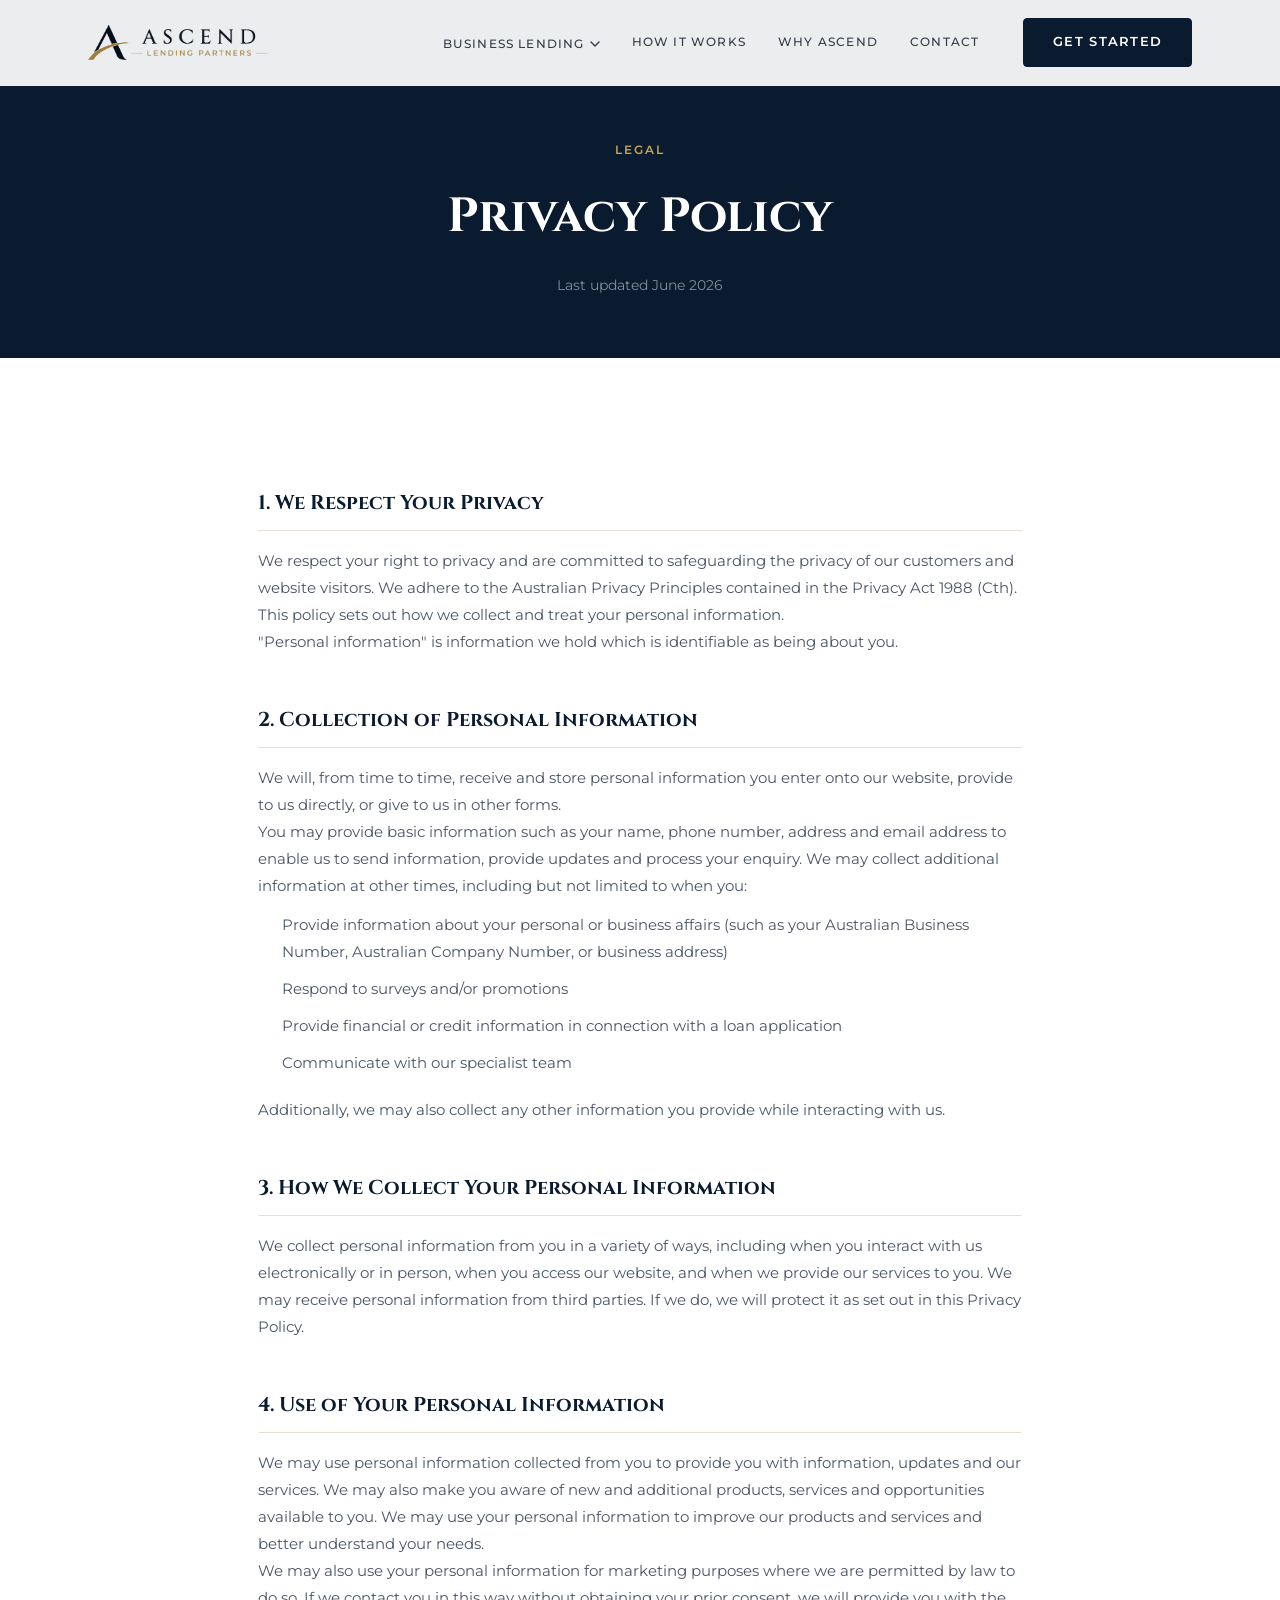
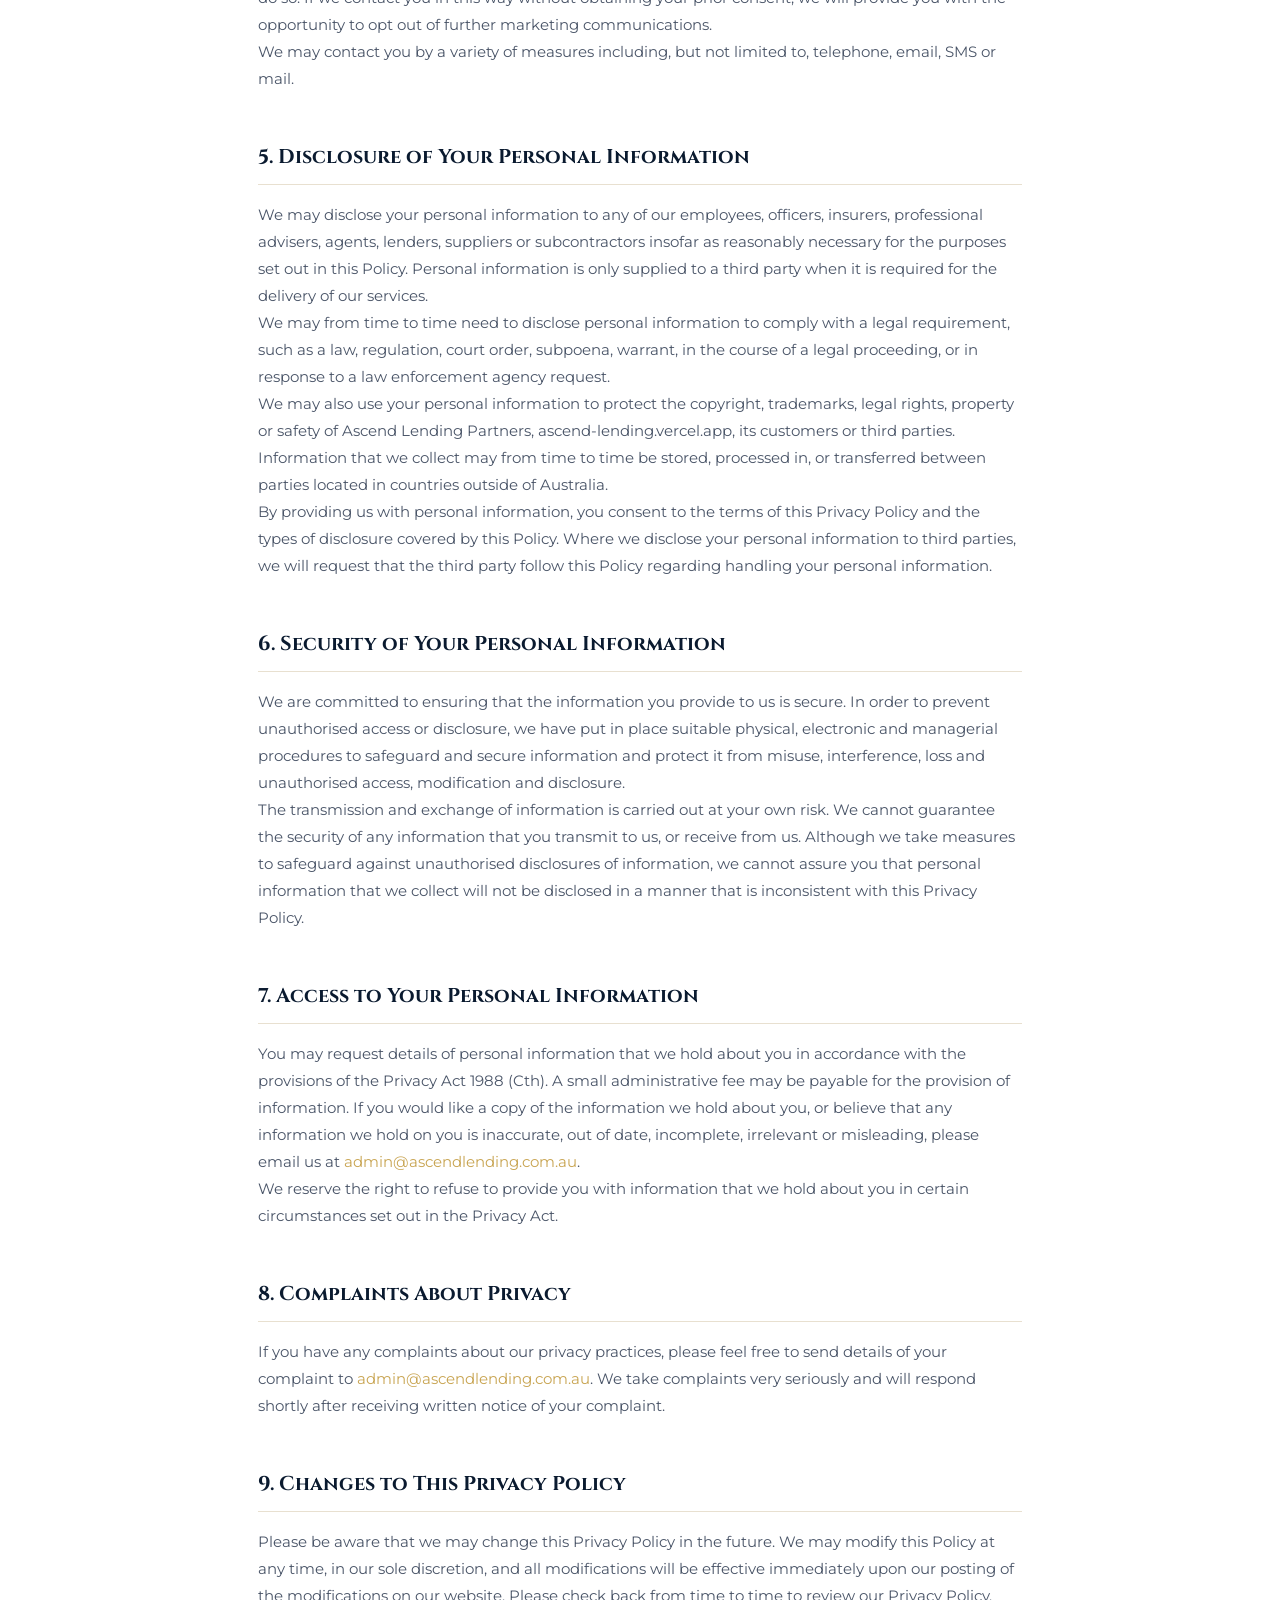
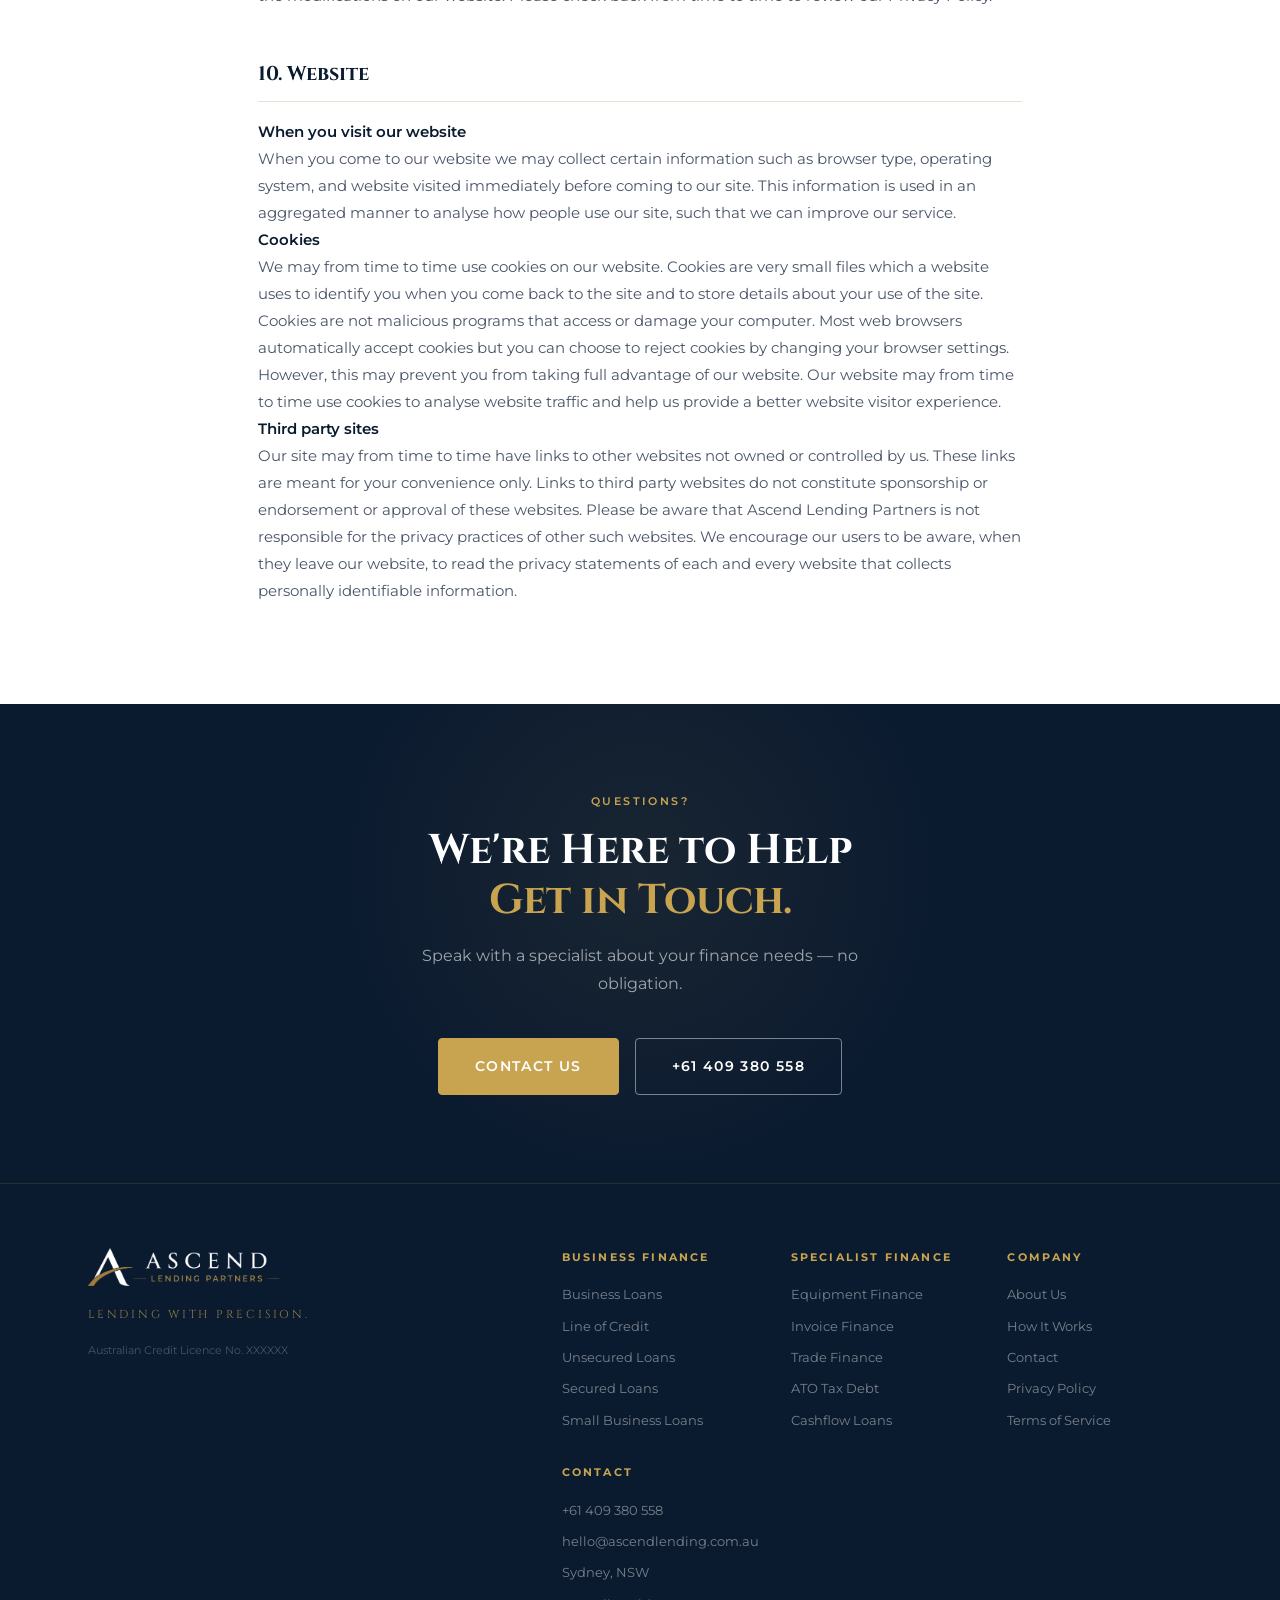
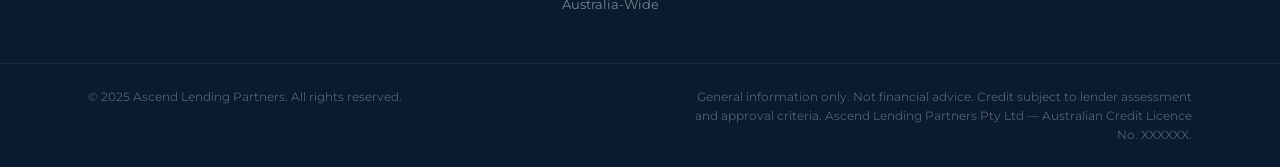
==== commit 40c0ca83: "Add files via upload" ====
--- a/privacy-policy.html
+++ b/privacy-policy.html
@@ -21,7 +21,7 @@
     }
     .legal-hero {
       background: var(--navy, #0d1b2e);
-      padding: 80px 0 60px;
+      padding: 140px 0 60px;
       text-align: center;
     }
     .legal-hero__eyebrow {
@@ -87,7 +87,7 @@
     <div class="container">
       <p class="legal-hero__eyebrow">Legal</p>
       <h1>Privacy Policy</h1>
-      <p class="legal-hero__date">Last updated June 2025</p>
+      <p class="legal-hero__date">Last updated June 2026</p>
     </div>
   </section>
 
@@ -131,11 +131,11 @@
         <p>The transmission and exchange of information is carried out at your own risk. We cannot guarantee the security of any information that you transmit to us, or receive from us. Although we take measures to safeguard against unauthorised disclosures of information, we cannot assure you that personal information that we collect will not be disclosed in a manner that is inconsistent with this Privacy Policy.</p>
 
         <h2>7. Access to Your Personal Information</h2>
-        <p>You may request details of personal information that we hold about you in accordance with the provisions of the Privacy Act 1988 (Cth). A small administrative fee may be payable for the provision of information. If you would like a copy of the information we hold about you, or believe that any information we hold on you is inaccurate, out of date, incomplete, irrelevant or misleading, please email us at <a href="mailto:hello@ascendlending.com.au">hello@ascendlending.com.au</a>.</p>
+        <p>You may request details of personal information that we hold about you in accordance with the provisions of the Privacy Act 1988 (Cth). A small administrative fee may be payable for the provision of information. If you would like a copy of the information we hold about you, or believe that any information we hold on you is inaccurate, out of date, incomplete, irrelevant or misleading, please email us at <a href="mailto:admin@ascendlending.com.au">admin@ascendlending.com.au</a>.</p>
         <p>We reserve the right to refuse to provide you with information that we hold about you in certain circumstances set out in the Privacy Act.</p>
 
         <h2>8. Complaints About Privacy</h2>
-        <p>If you have any complaints about our privacy practices, please feel free to send details of your complaint to <a href="mailto:hello@ascendlending.com.au">hello@ascendlending.com.au</a>. We take complaints very seriously and will respond shortly after receiving written notice of your complaint.</p>
+        <p>If you have any complaints about our privacy practices, please feel free to send details of your complaint to <a href="mailto:admin@ascendlending.com.au">admin@ascendlending.com.au</a>. We take complaints very seriously and will respond shortly after receiving written notice of your complaint.</p>
 
         <h2>9. Changes to This Privacy Policy</h2>
         <p>Please be aware that we may change this Privacy Policy in the future. We may modify this Policy at any time, in our sole discretion, and all modifications will be effective immediately upon our posting of the modifications on our website. Please check back from time to time to review our Privacy Policy.</p>
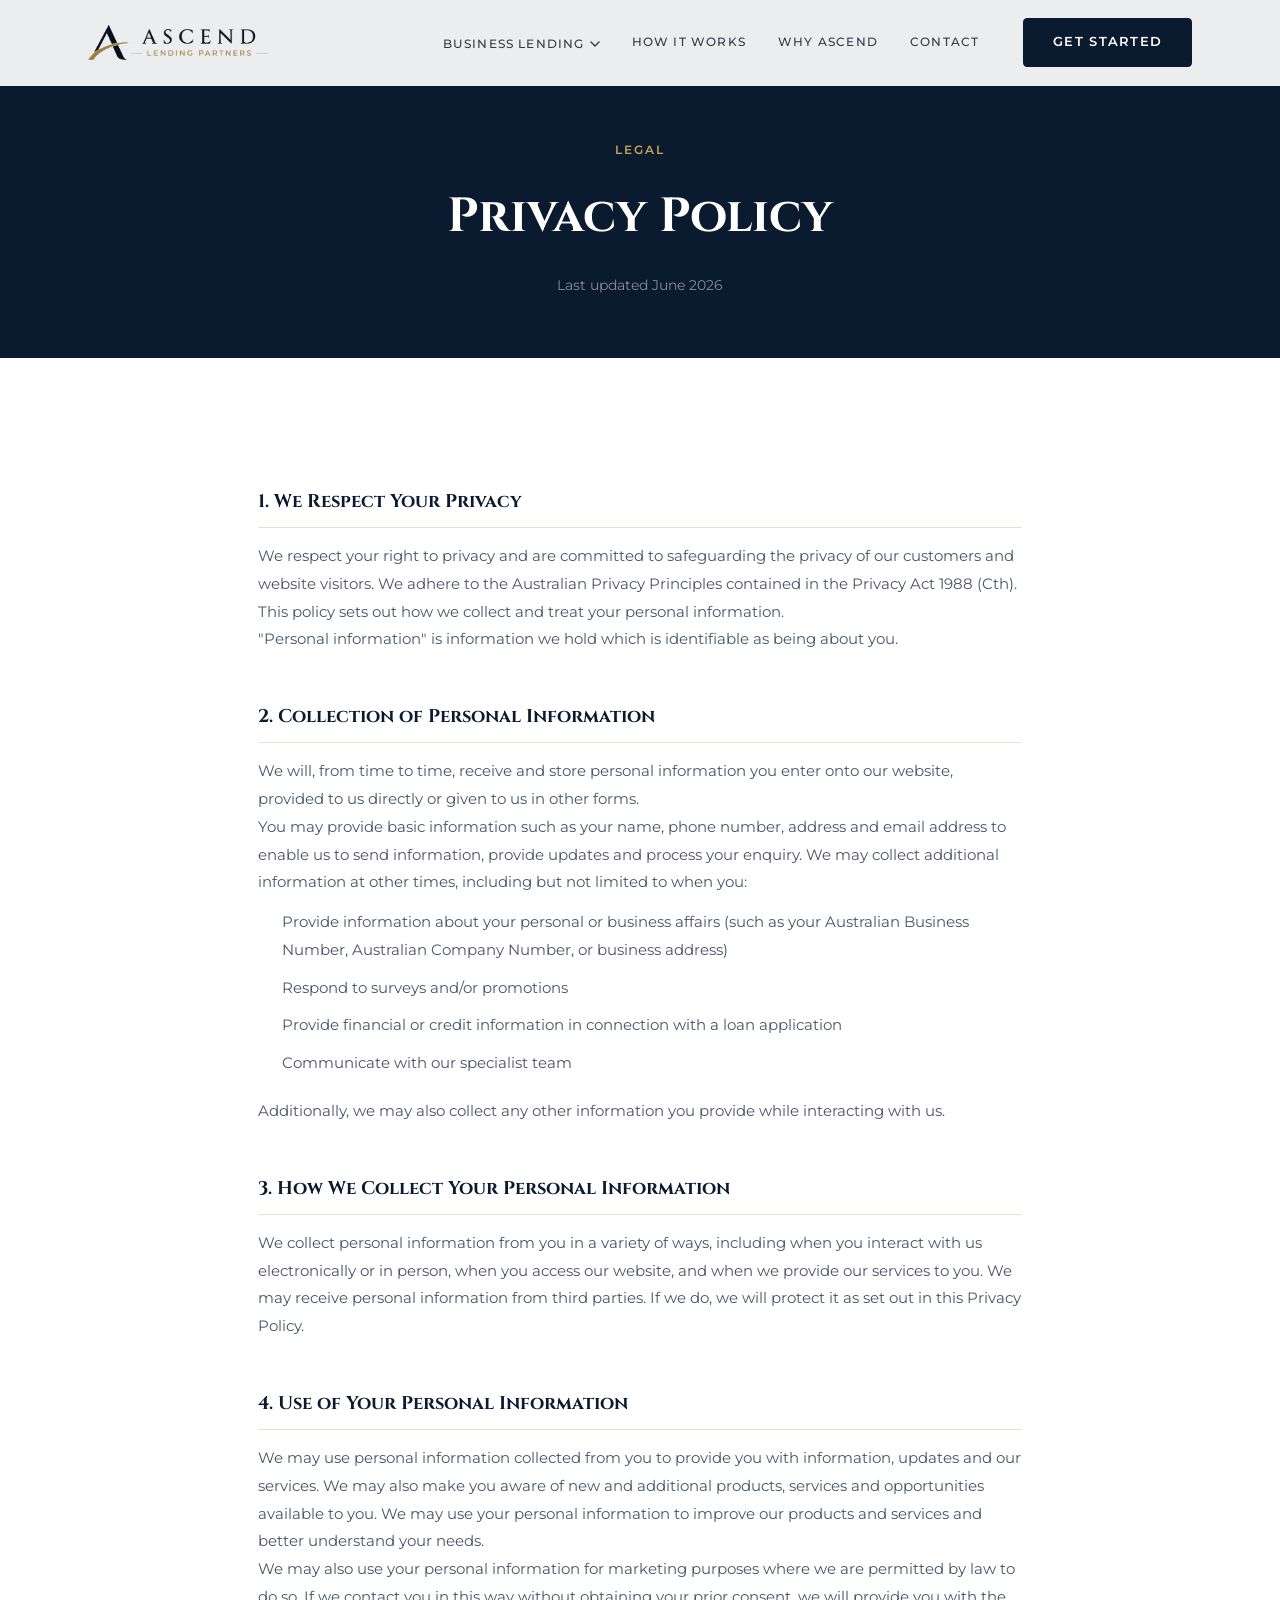
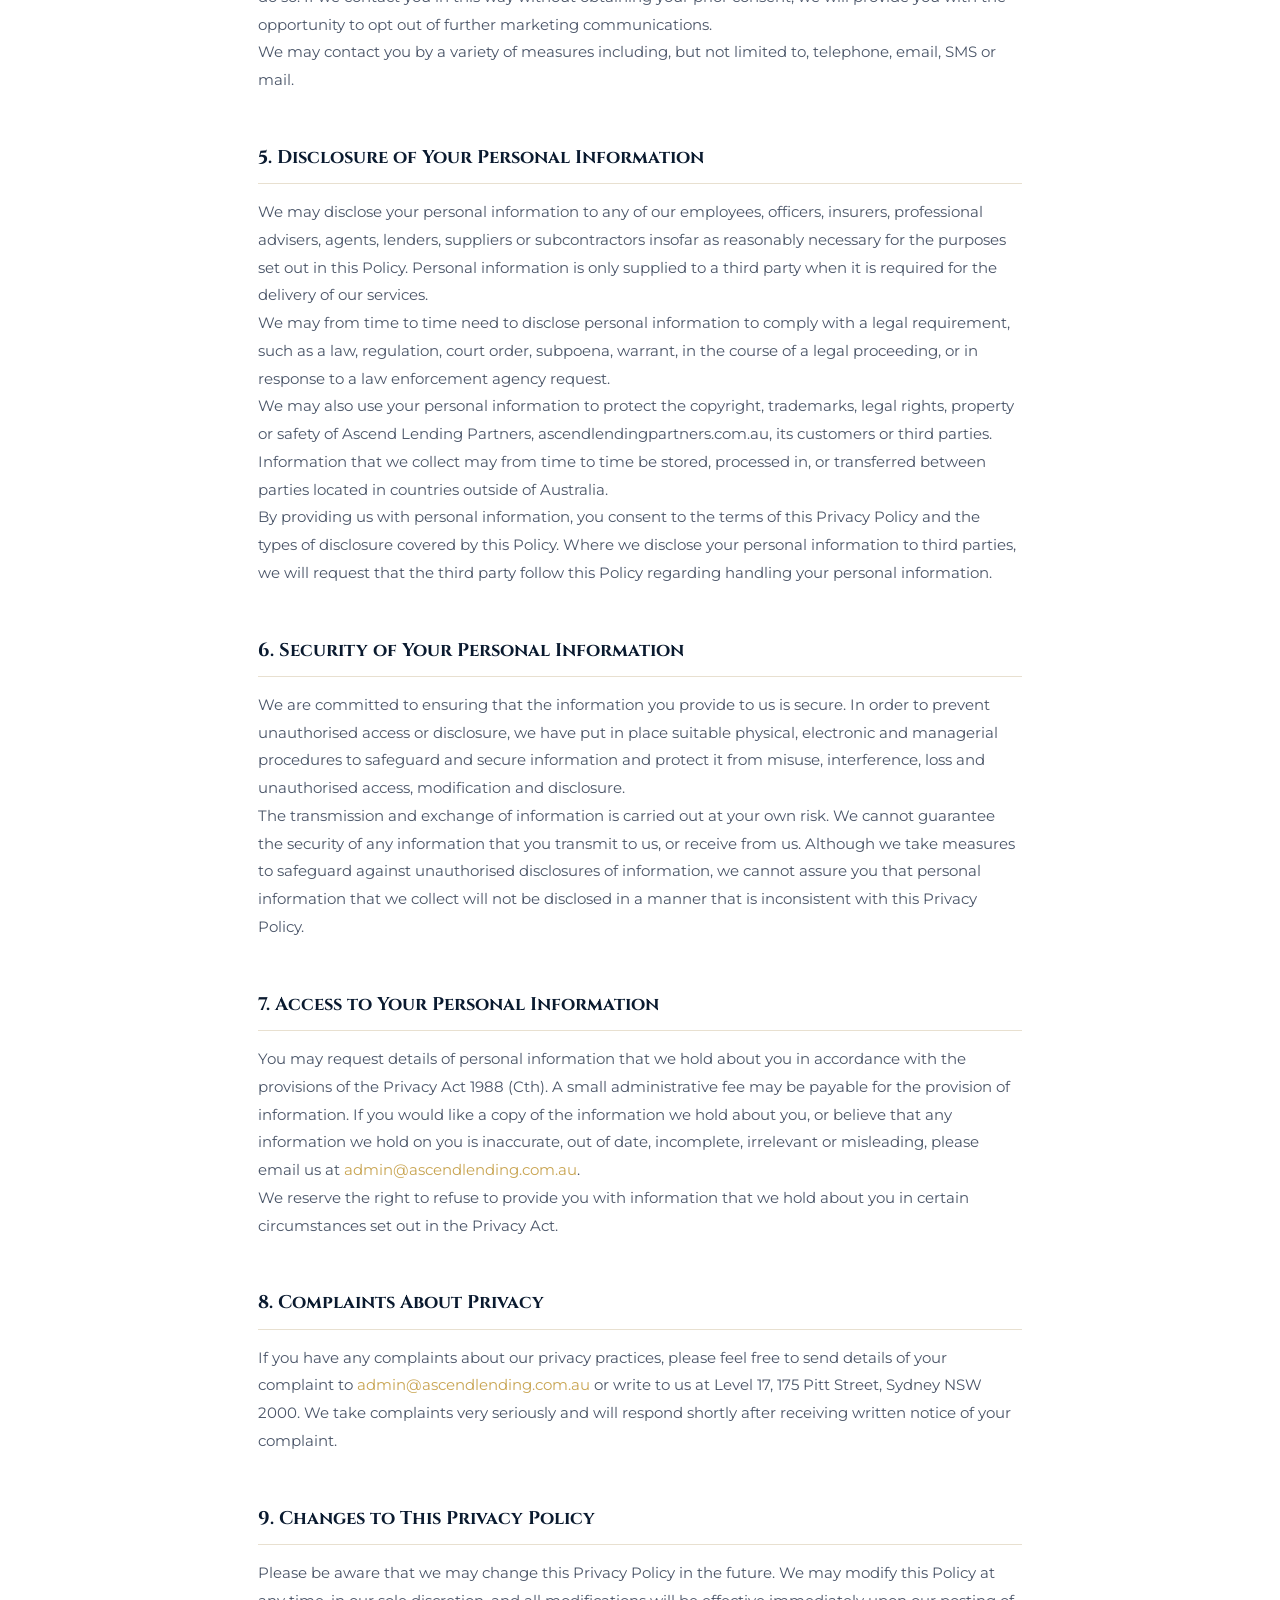
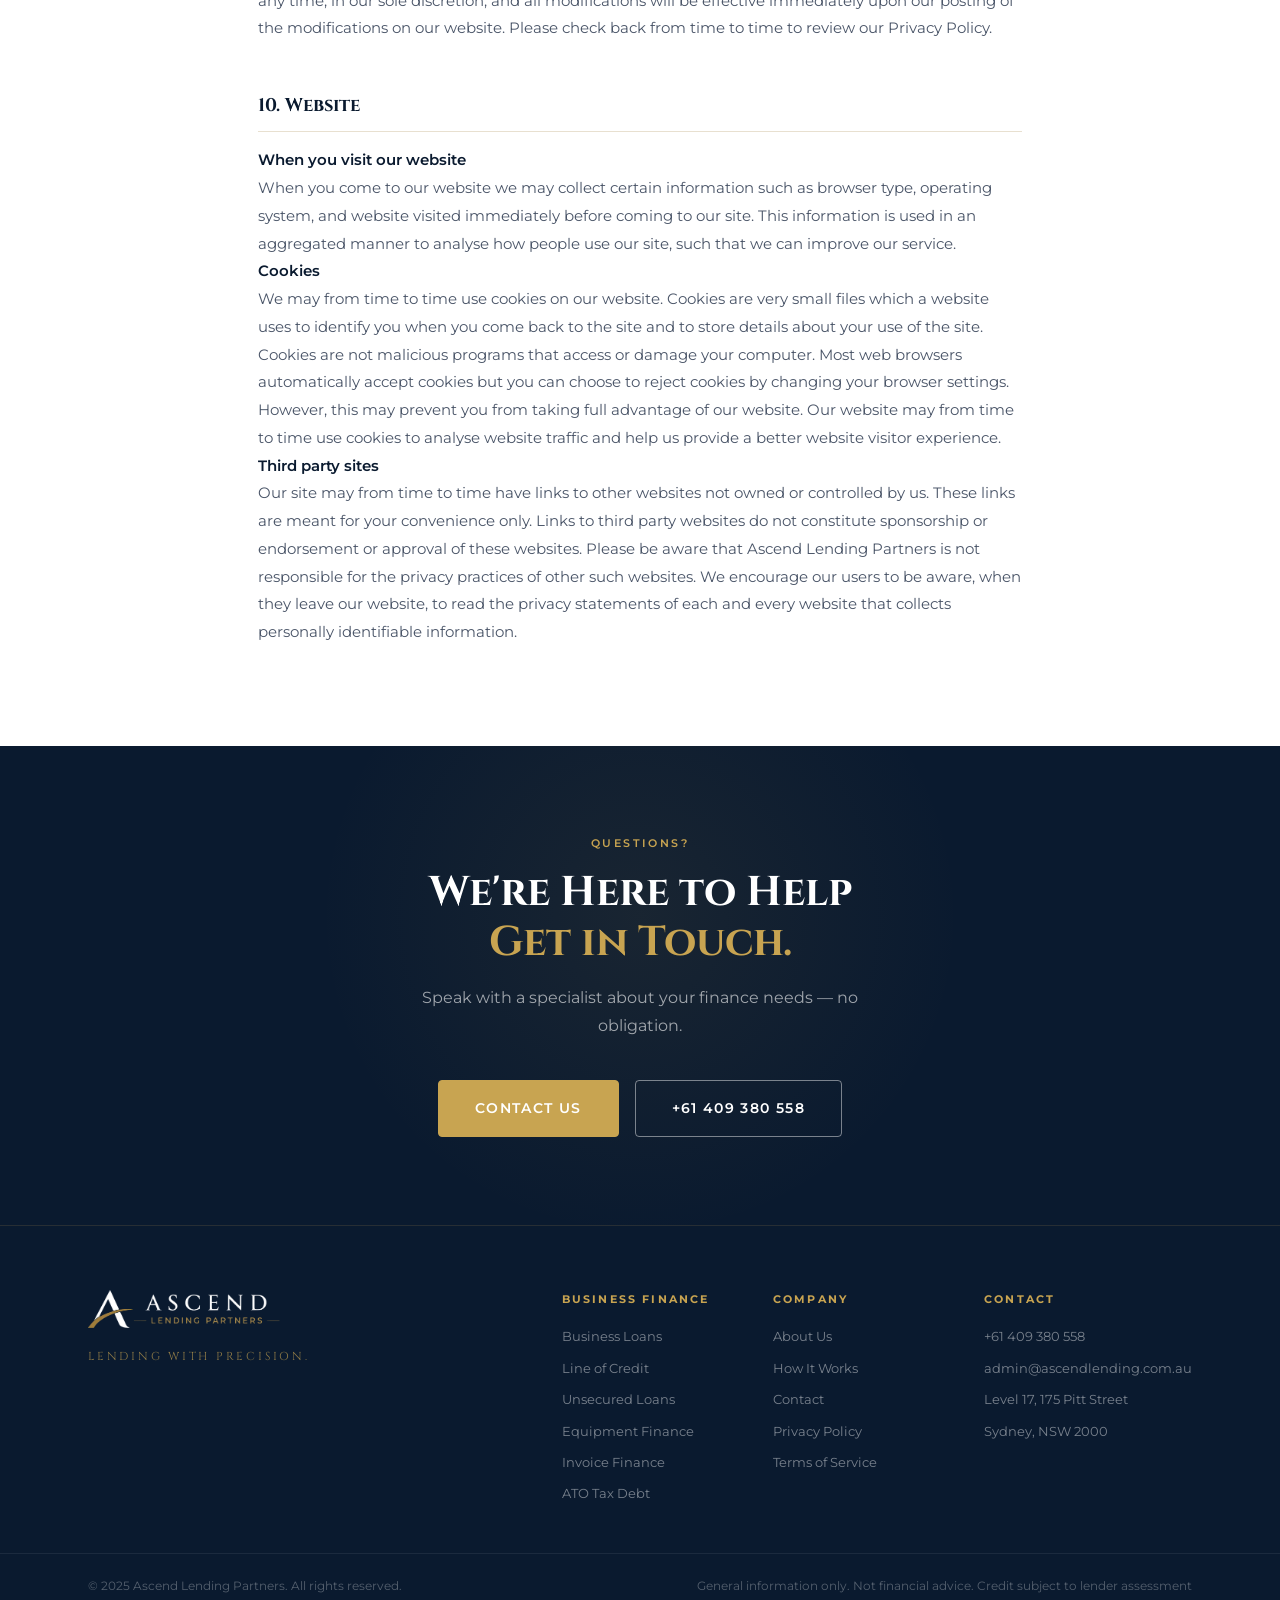
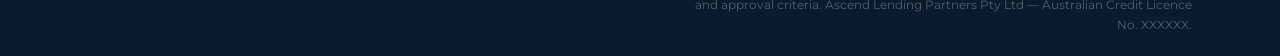
==== commit 75c4019d: "Add files via upload" ====
--- a/privacy-policy.html
+++ b/privacy-policy.html
@@ -3,8 +3,13 @@
 <head>
   <meta charset="UTF-8" />
   <meta name="viewport" content="width=device-width, initial-scale=1.0" />
-  <meta name="description" content="Privacy Policy for Ascend Lending Partners. Learn how we collect, use and protect your personal information in accordance with Australian Privacy Principles." />
+  <meta name="description" content="Privacy Policy for Ascend Lending Partners. Learn how we collect, use and protect your personal information in accordance with the Australian Privacy Principles." />
   <title>Privacy Policy | Ascend Lending Partners</title>
+  <link rel="canonical" href="https://www.ascendlendingpartners.com.au/privacy-policy.html" />
+  <meta property="og:title" content="Privacy Policy | Ascend Lending Partners" />
+  <meta property="og:url" content="https://www.ascendlendingpartners.com.au/privacy-policy.html" />
+  <meta property="og:type" content="website" />
+  <meta name="robots" content="index, follow" />
   <style>body{opacity:0;transition:opacity 0.2s}body.loaded{opacity:1}</style>
   <link rel="preconnect" href="https://fonts.googleapis.com" />
   <link rel="preconnect" href="https://fonts.gstatic.com" crossorigin />
@@ -12,15 +17,8 @@
   <link rel="stylesheet" href="styles.css" />
   <link rel="stylesheet" href="product-pages.css" />
   <style>
-    .legal-page {
-      padding: 80px 0 100px;
-      background: #fff;
-    }
-    .legal-page .container {
-      max-width: 860px;
-    }
     .legal-hero {
-      background: var(--navy, #0d1b2e);
+      background: var(--navy, #0a1a2f);
       padding: 140px 0 60px;
       text-align: center;
     }
@@ -44,45 +42,35 @@
       font-size: 0.875rem;
       color: rgba(255,255,255,0.5);
     }
+    .legal-page {
+      padding: 80px 0 100px;
+      background: #fff;
+    }
+    .legal-page .container { max-width: 860px; }
     .legal-content h2 {
       font-family: 'Cinzel', serif;
-      font-size: 1.25rem;
-      color: var(--navy, #0d1b2e);
-      margin: 48px 0 16px;
+      font-size: 1.15rem;
+      color: var(--navy, #0a1a2f);
+      margin: 48px 0 14px;
       padding-bottom: 10px;
       border-bottom: 1px solid #e8e0d0;
     }
-    .legal-content p,
-    .legal-content li {
+    .legal-content p, .legal-content li {
       font-family: 'Montserrat', sans-serif;
       font-size: 0.9375rem;
-      line-height: 1.8;
+      line-height: 1.85;
       color: #4a5568;
     }
-    .legal-content ul {
-      padding-left: 1.5rem;
-      margin: 12px 0 20px;
-    }
-    .legal-content ul li {
-      margin-bottom: 10px;
-    }
-    .legal-content strong {
-      color: var(--navy, #0d1b2e);
-      font-weight: 600;
-    }
-    .legal-content a {
-      color: var(--gold, #c9a84c);
-      text-decoration: none;
-    }
-    .legal-content a:hover {
-      text-decoration: underline;
-    }
+    .legal-content ul { padding-left: 1.5rem; margin: 12px 0 20px; }
+    .legal-content ul li { margin-bottom: 10px; }
+    .legal-content strong { color: var(--navy, #0a1a2f); font-weight: 600; }
+    .legal-content a { color: var(--gold, #c9a84c); text-decoration: none; }
+    .legal-content a:hover { text-decoration: underline; }
   </style>
 </head>
 <body>
   <div id="navbar-placeholder"></div>
 
-  <!-- HERO -->
   <section class="legal-hero">
     <div class="container">
       <p class="legal-hero__eyebrow">Legal</p>
@@ -91,7 +79,6 @@
     </div>
   </section>
 
-  <!-- CONTENT -->
   <section class="legal-page">
     <div class="container">
       <div class="legal-content">
@@ -101,7 +88,7 @@
         <p>"Personal information" is information we hold which is identifiable as being about you.</p>
 
         <h2>2. Collection of Personal Information</h2>
-        <p>We will, from time to time, receive and store personal information you enter onto our website, provide to us directly, or give to us in other forms.</p>
+        <p>We will, from time to time, receive and store personal information you enter onto our website, provided to us directly or given to us in other forms.</p>
         <p>You may provide basic information such as your name, phone number, address and email address to enable us to send information, provide updates and process your enquiry. We may collect additional information at other times, including but not limited to when you:</p>
         <ul>
           <li>Provide information about your personal or business affairs (such as your Australian Business Number, Australian Company Number, or business address)</li>
@@ -122,7 +109,7 @@
         <h2>5. Disclosure of Your Personal Information</h2>
         <p>We may disclose your personal information to any of our employees, officers, insurers, professional advisers, agents, lenders, suppliers or subcontractors insofar as reasonably necessary for the purposes set out in this Policy. Personal information is only supplied to a third party when it is required for the delivery of our services.</p>
         <p>We may from time to time need to disclose personal information to comply with a legal requirement, such as a law, regulation, court order, subpoena, warrant, in the course of a legal proceeding, or in response to a law enforcement agency request.</p>
-        <p>We may also use your personal information to protect the copyright, trademarks, legal rights, property or safety of Ascend Lending Partners, ascend-lending.vercel.app, its customers or third parties.</p>
+        <p>We may also use your personal information to protect the copyright, trademarks, legal rights, property or safety of Ascend Lending Partners, ascendlendingpartners.com.au, its customers or third parties.</p>
         <p>Information that we collect may from time to time be stored, processed in, or transferred between parties located in countries outside of Australia.</p>
         <p>By providing us with personal information, you consent to the terms of this Privacy Policy and the types of disclosure covered by this Policy. Where we disclose your personal information to third parties, we will request that the third party follow this Policy regarding handling your personal information.</p>
 
@@ -135,7 +122,7 @@
         <p>We reserve the right to refuse to provide you with information that we hold about you in certain circumstances set out in the Privacy Act.</p>
 
         <h2>8. Complaints About Privacy</h2>
-        <p>If you have any complaints about our privacy practices, please feel free to send details of your complaint to <a href="mailto:admin@ascendlending.com.au">admin@ascendlending.com.au</a>. We take complaints very seriously and will respond shortly after receiving written notice of your complaint.</p>
+        <p>If you have any complaints about our privacy practices, please feel free to send details of your complaint to <a href="mailto:admin@ascendlending.com.au">admin@ascendlending.com.au</a> or write to us at Level 17, 175 Pitt Street, Sydney NSW 2000. We take complaints very seriously and will respond shortly after receiving written notice of your complaint.</p>
 
         <h2>9. Changes to This Privacy Policy</h2>
         <p>Please be aware that we may change this Privacy Policy in the future. We may modify this Policy at any time, in our sole discretion, and all modifications will be effective immediately upon our posting of the modifications on our website. Please check back from time to time to review our Privacy Policy.</p>
@@ -152,7 +139,6 @@
     </div>
   </section>
 
-  <!-- CTA -->
   <section class="prod-cta">
     <div class="container">
       <p class="prod-cta__eyebrow">Questions?</p>
--- a/styles.css
+++ b/styles.css
@@ -1409,7 +1409,7 @@
 
 .contact__inner {
     display: grid;
-    grid-template-columns: 1fr 1.45fr;
+    grid-template-columns: minmax(0, 1fr) minmax(0, 1.45fr);
     gap: 5rem;
     align-items: start;
 }
@@ -1420,6 +1420,13 @@
     gap: 1.25rem;
     position: sticky;
     top: 110px;
+    min-width: 0;
+}
+
+.contact__right {
+    min-width: 0;
+    width: 100%;
+    overflow: hidden;
 }
 
 .contact__body {
@@ -1457,13 +1464,23 @@
     background: var(--off-white);
     border: 1px solid var(--light-grey);
     border-radius: var(--radius-lg);
-    padding: 2.5rem;
+    padding: 2.5rem 2.5rem 3rem;
+    box-sizing: border-box;
+    width: 100%;
+    min-width: 0;
 }
 
 .form-row {
     display: grid;
-    grid-template-columns: 1fr 1fr;
+    grid-template-columns: minmax(0, 1fr) minmax(0, 1fr);
     gap: 1.1rem;
+    width: 100%;
+    box-sizing: border-box;
+}
+
+.form-row > .form-group {
+    min-width: 0;
+    overflow: hidden;
 }
 
 .form-group {
@@ -1488,6 +1505,7 @@
 .form-group select,
 .form-group textarea {
     width: 100%;
+    box-sizing: border-box;
     background: var(--white);
     border: 1px solid var(--light-grey);
     border-radius: var(--radius-sm);
@@ -1546,6 +1564,7 @@
     color: var(--text-light);
     line-height: 1.6;
     text-align: center;
+    margin-top: 1rem;
 }
 
 /* Spinner */
@@ -2167,3 +2186,295 @@
         font-size: 1.65rem;
     }
 }
+
+/* ════════════════════════════════════════════════════════════
+   MODERNISED CONTACT FORM — Step wizard, pills, slider
+════════════════════════════════════════════════════════════ */
+
+/* ── Trust badges under contact details ─────────────────── */
+.contact__trust {
+    display: flex;
+    flex-direction: column;
+    gap: 0.65rem;
+    margin-top: 1.5rem;
+    padding-top: 1.5rem;
+    border-top: 1px solid var(--light-grey);
+}
+.contact__trust-item {
+    display: flex;
+    align-items: center;
+    gap: 0.65rem;
+    font-size: 0.82rem;
+    color: var(--steel);
+    font-family: var(--font-body);
+}
+.contact__trust-item svg {
+    width: 15px;
+    height: 15px;
+    flex-shrink: 0;
+}
+
+/* ── Step progress indicator ─────────────────────────────── */
+.form-stepper {
+    display: flex;
+    align-items: center;
+    margin-bottom: 2rem;
+    padding: 0 0.25rem;
+}
+.form-stepper__step {
+    display: flex;
+    flex-direction: column;
+    align-items: center;
+    gap: 0.4rem;
+    flex-shrink: 0;
+}
+.form-stepper__dot {
+    width: 32px;
+    height: 32px;
+    border-radius: 50%;
+    border: 2px solid var(--light-grey);
+    background: var(--white);
+    display: flex;
+    align-items: center;
+    justify-content: center;
+    font-family: var(--font-body);
+    font-size: 0.78rem;
+    font-weight: 700;
+    color: var(--text-light);
+    transition: background 0.25s ease, border-color 0.25s ease, color 0.25s ease, transform 0.25s ease;
+}
+.form-stepper__step.active .form-stepper__dot {
+    background: var(--navy);
+    border-color: var(--navy);
+    color: #fff;
+    transform: scale(1.1);
+    box-shadow: 0 0 0 4px rgba(13,27,46,0.1);
+}
+.form-stepper__step.done .form-stepper__dot {
+    background: var(--gold);
+    border-color: var(--gold);
+    color: var(--navy);
+}
+.form-stepper__step.done .form-stepper__dot span::before {
+    content: "✓";
+}
+.form-stepper__step.done .form-stepper__dot span {
+    font-size: 0;
+}
+.form-stepper__step.done .form-stepper__dot span::before {
+    font-size: 0.85rem;
+}
+.form-stepper__label {
+    font-size: 0.68rem;
+    font-weight: 600;
+    letter-spacing: 0.06em;
+    text-transform: uppercase;
+    color: var(--text-light);
+    font-family: var(--font-body);
+    transition: color 0.25s ease;
+    white-space: nowrap;
+}
+.form-stepper__step.active .form-stepper__label {
+    color: var(--navy);
+}
+.form-stepper__step.done .form-stepper__label {
+    color: var(--gold-dark, #a0801f);
+}
+.form-stepper__line {
+    flex: 1;
+    height: 2px;
+    background: var(--light-grey);
+    margin: 0 0.5rem;
+    margin-bottom: 1.4rem;
+    border-radius: 2px;
+    transition: background 0.3s ease;
+}
+
+/* ── Step panel header ───────────────────────────────────── */
+.form-step__header {
+    margin-bottom: 1.5rem;
+}
+.form-step__title {
+    font-family: var(--font-heading);
+    font-size: 1.05rem;
+    color: var(--navy);
+    margin-bottom: 0.25rem;
+}
+.form-step__sub {
+    font-family: var(--font-body);
+    font-size: 0.84rem;
+    color: var(--steel);
+}
+
+/* ── Navigation buttons row ─────────────────────────────── */
+.form-nav {
+    margin-top: 0.5rem;
+}
+.form-nav--split {
+    display: flex;
+    gap: 0.75rem;
+    align-items: center;
+}
+.form-nav--split .btn:last-child {
+    flex: 1;
+}
+.btn--outline {
+    background: transparent;
+    border: 1.5px solid var(--light-grey);
+    color: var(--charcoal);
+    padding: 0.72rem 1.25rem;
+    border-radius: var(--radius-sm);
+    font-family: var(--font-body);
+    font-size: 0.82rem;
+    font-weight: 600;
+    letter-spacing: 0.06em;
+    cursor: pointer;
+    display: inline-flex;
+    align-items: center;
+    transition: border-color 0.2s, color 0.2s, background 0.2s;
+    white-space: nowrap;
+}
+.btn--outline:hover {
+    border-color: var(--navy);
+    color: var(--navy);
+    background: rgba(13,27,46,0.03);
+}
+
+/* ── Pill buttons ────────────────────────────────────────── */
+.pill-grid {
+    display: flex;
+    flex-wrap: wrap;
+    gap: 0.5rem;
+    margin-top: 0.5rem;
+    width: 100%;
+    box-sizing: border-box;
+}
+.form-step {
+    width: 100%;
+    box-sizing: border-box;
+}
+.pill {
+    padding: 0.45rem 1rem;
+    border-radius: 999px;
+    border: 1.5px solid var(--light-grey);
+    background: var(--white);
+    color: var(--charcoal);
+    font-family: var(--font-body);
+    font-size: 0.8rem;
+    font-weight: 500;
+    cursor: pointer;
+    transition: border-color 0.18s, background 0.18s, color 0.18s, transform 0.15s, box-shadow 0.18s;
+    white-space: nowrap;
+}
+.pill:hover {
+    border-color: var(--navy);
+    color: var(--navy);
+    background: rgba(13,27,46,0.03);
+    transform: translateY(-1px);
+}
+.pill.active {
+    background: var(--navy);
+    border-color: var(--navy);
+    color: #fff;
+    box-shadow: 0 3px 10px rgba(13,27,46,0.2);
+    transform: translateY(-1px);
+}
+
+/* ── Loan amount slider ──────────────────────────────────── */
+.slider-display {
+    text-align: center;
+    margin-bottom: 0.75rem;
+}
+.slider-amount {
+    font-family: var(--font-heading);
+    font-size: 2rem;
+    font-weight: 700;
+    color: var(--navy);
+    letter-spacing: -0.02em;
+    transition: color 0.2s;
+}
+.slider-wrap {
+    position: relative;
+    padding: 0.25rem 0;
+    width: 100%;
+    box-sizing: border-box;
+}
+.amount-slider {
+    -webkit-appearance: none;
+    appearance: none;
+    width: 100%;
+    display: block;
+    box-sizing: border-box;
+    height: 6px;
+    border-radius: 999px;
+    background: linear-gradient(
+        to right,
+        var(--navy) 0%,
+        var(--navy) var(--fill, 23.6%),
+        #e2e5ea var(--fill, 23.6%),
+        #e2e5ea 100%
+    );
+    outline: none;
+    cursor: pointer;
+    border: none;
+    padding: 0;
+    transition: background 0.1s;
+}
+.amount-slider::-webkit-slider-thumb {
+    -webkit-appearance: none;
+    appearance: none;
+    width: 22px;
+    height: 22px;
+    border-radius: 50%;
+    background: var(--navy);
+    border: 3px solid #fff;
+    box-shadow: 0 2px 8px rgba(13,27,46,0.35);
+    cursor: pointer;
+    transition: transform 0.15s, box-shadow 0.15s;
+}
+.amount-slider::-webkit-slider-thumb:hover,
+.amount-slider::-webkit-slider-thumb:active {
+    transform: scale(1.2);
+    box-shadow: 0 3px 14px rgba(13,27,46,0.4);
+}
+.amount-slider::-moz-range-thumb {
+    width: 22px;
+    height: 22px;
+    border-radius: 50%;
+    background: var(--navy);
+    border: 3px solid #fff;
+    box-shadow: 0 2px 8px rgba(13,27,46,0.35);
+    cursor: pointer;
+}
+.slider-labels {
+    display: flex;
+    justify-content: space-between;
+    margin-top: 0.5rem;
+    font-family: var(--font-body);
+    font-size: 0.75rem;
+    color: var(--text-light);
+}
+
+/* ── Micro-animations: focused form group ────────────────── */
+.form-group {
+    transition: transform 0.2s ease;
+}
+.form-group.is-focused {
+    transform: translateY(-2px);
+}
+.form-group.is-focused label {
+    color: var(--navy);
+}
+.form-group input,
+.form-group textarea {
+    transition: border-color 0.2s, box-shadow 0.2s, transform 0.2s;
+}
+
+/* ── Responsive adjustments ──────────────────────────────── */
+@media (max-width: 640px) {
+    .form-stepper__label { display: none; }
+    .form-stepper__line  { margin-bottom: 0; }
+    .form-nav--split     { flex-direction: column-reverse; }
+    .form-nav--split .btn { width: 100%; justify-content: center; }
+    .slider-amount       { font-size: 1.6rem; }
+}
